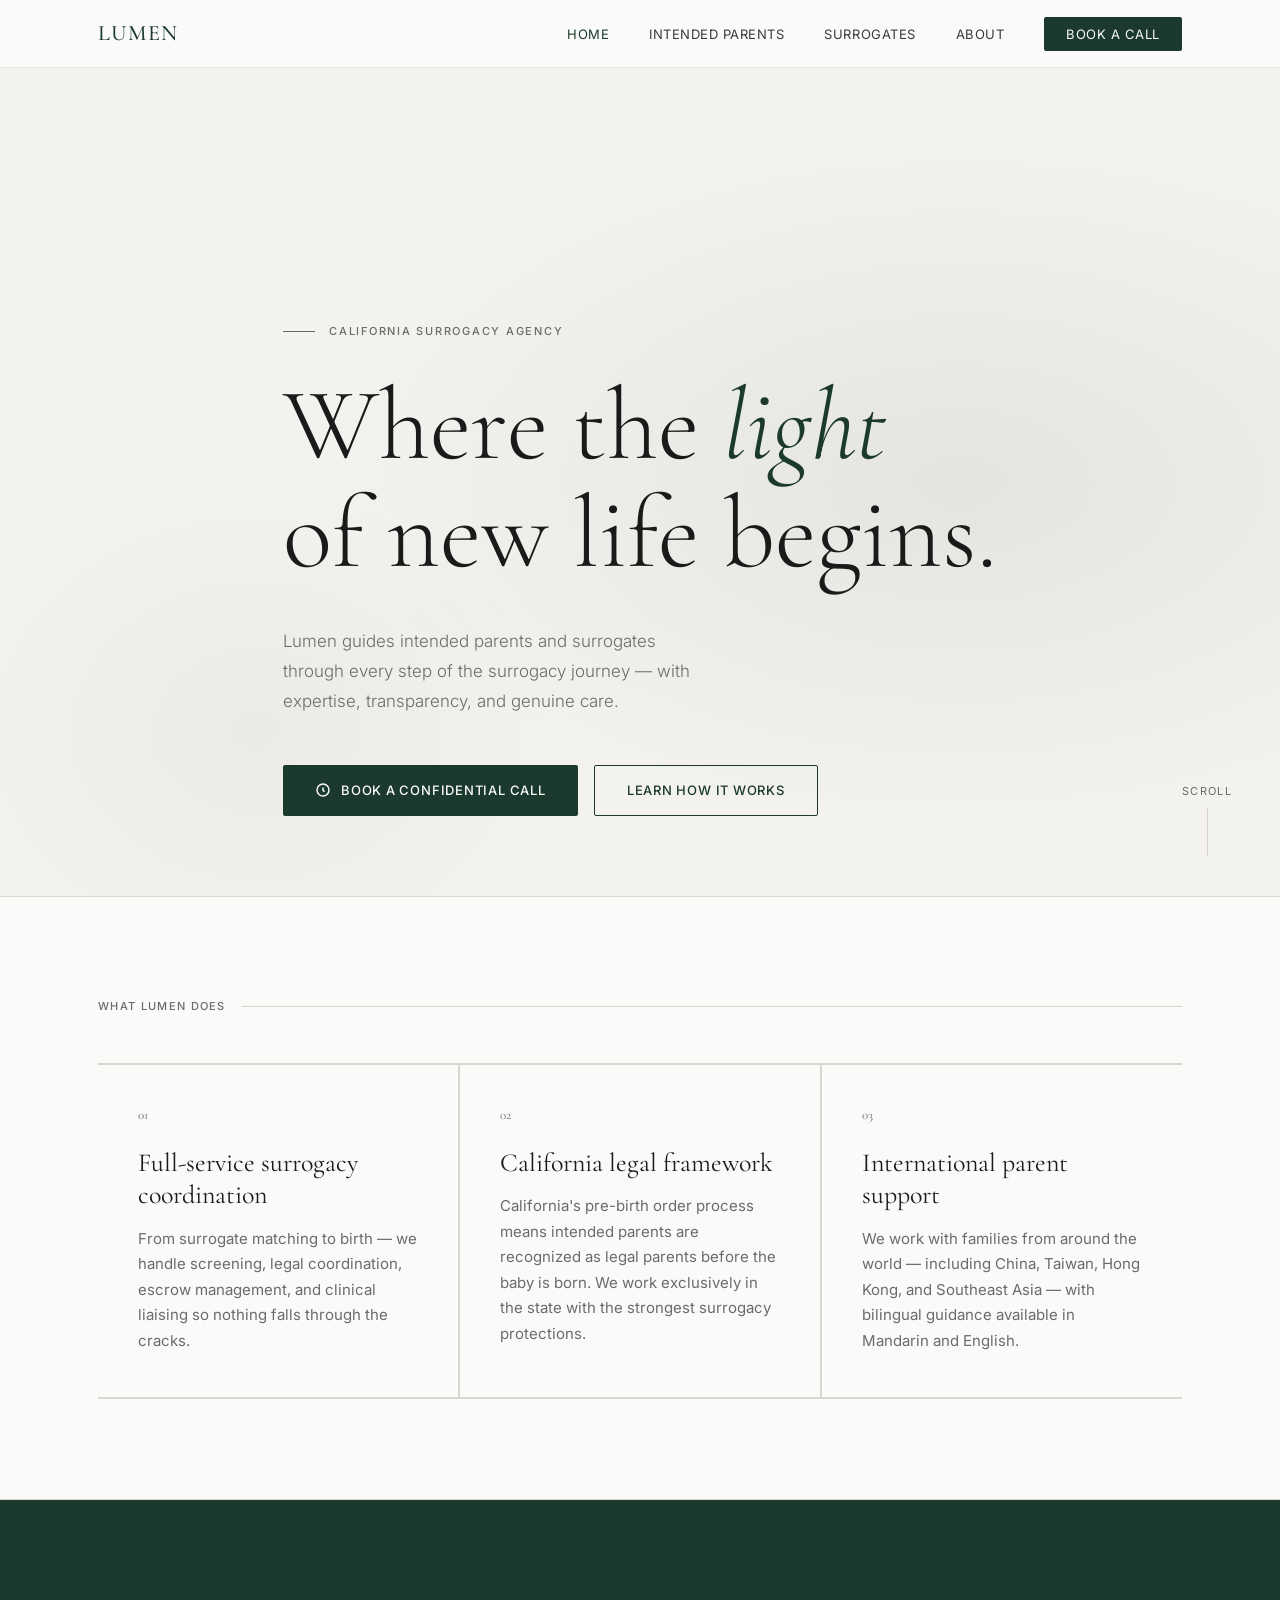
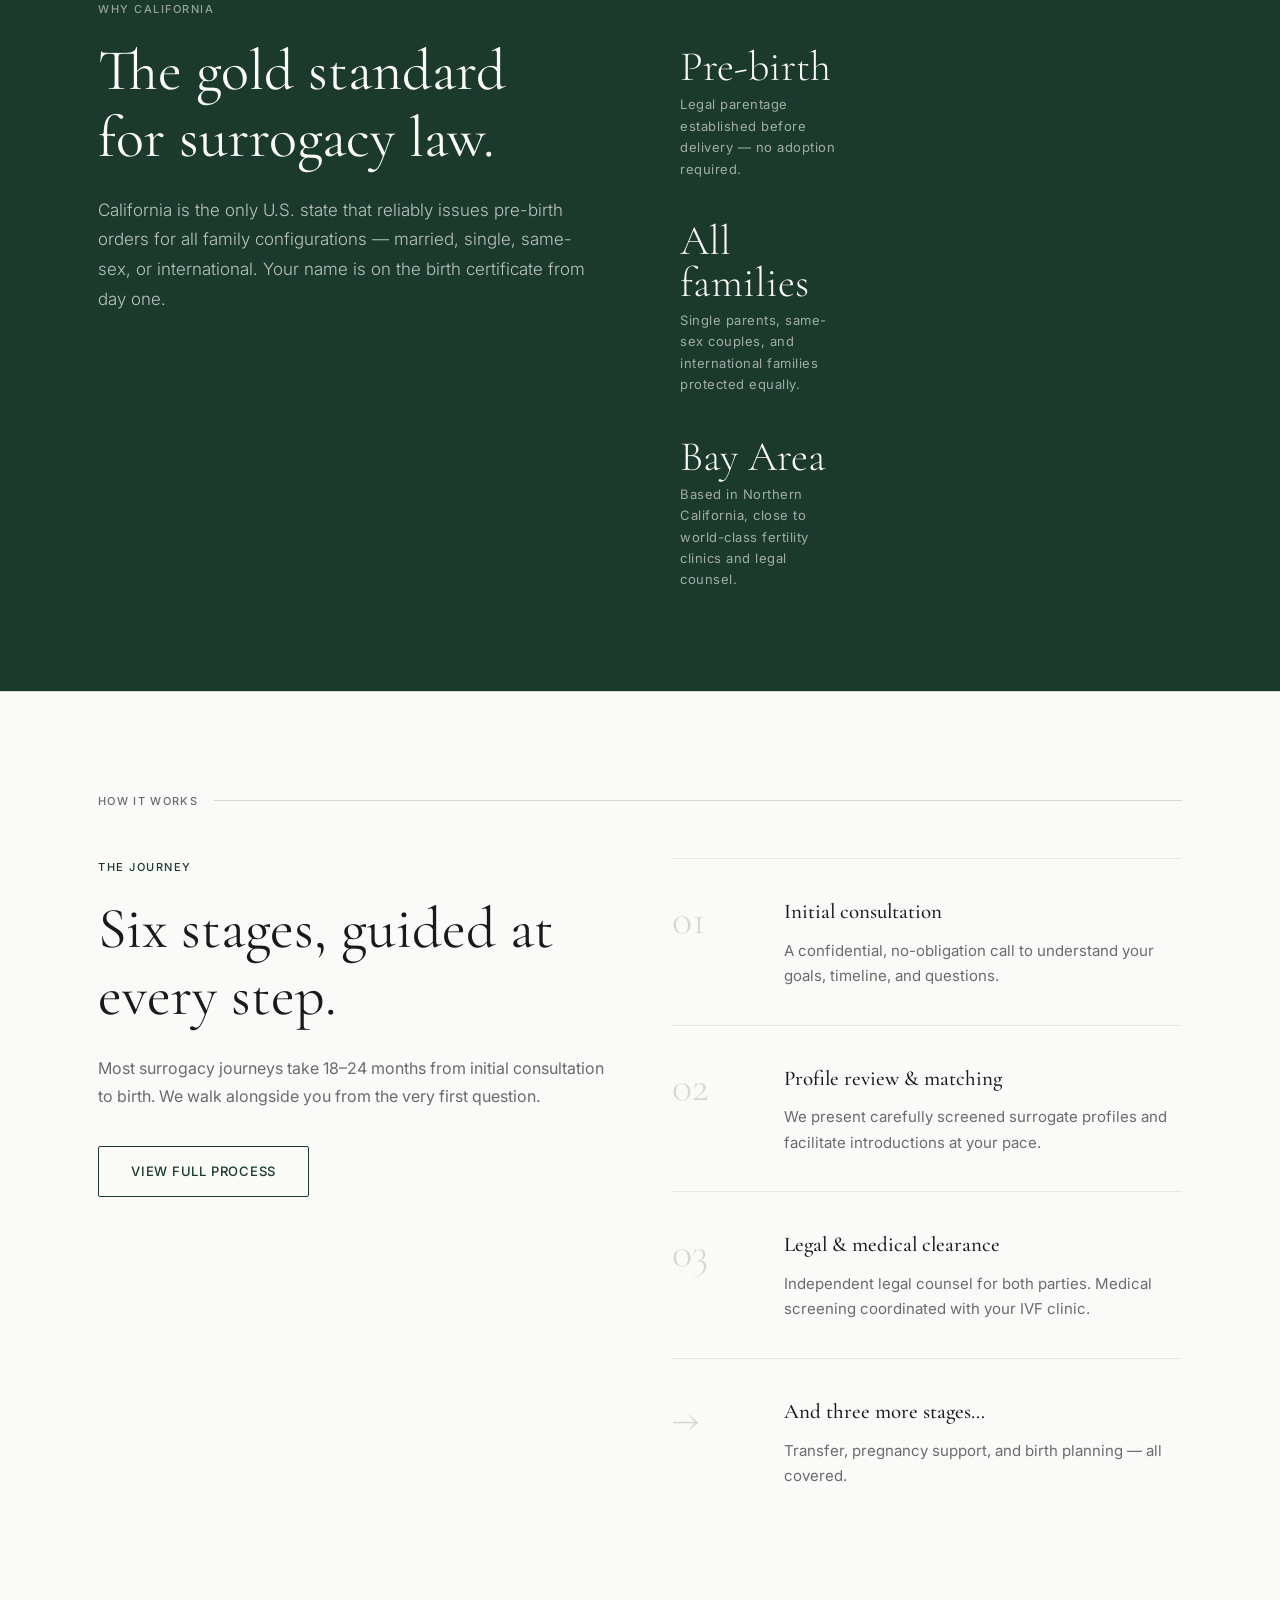
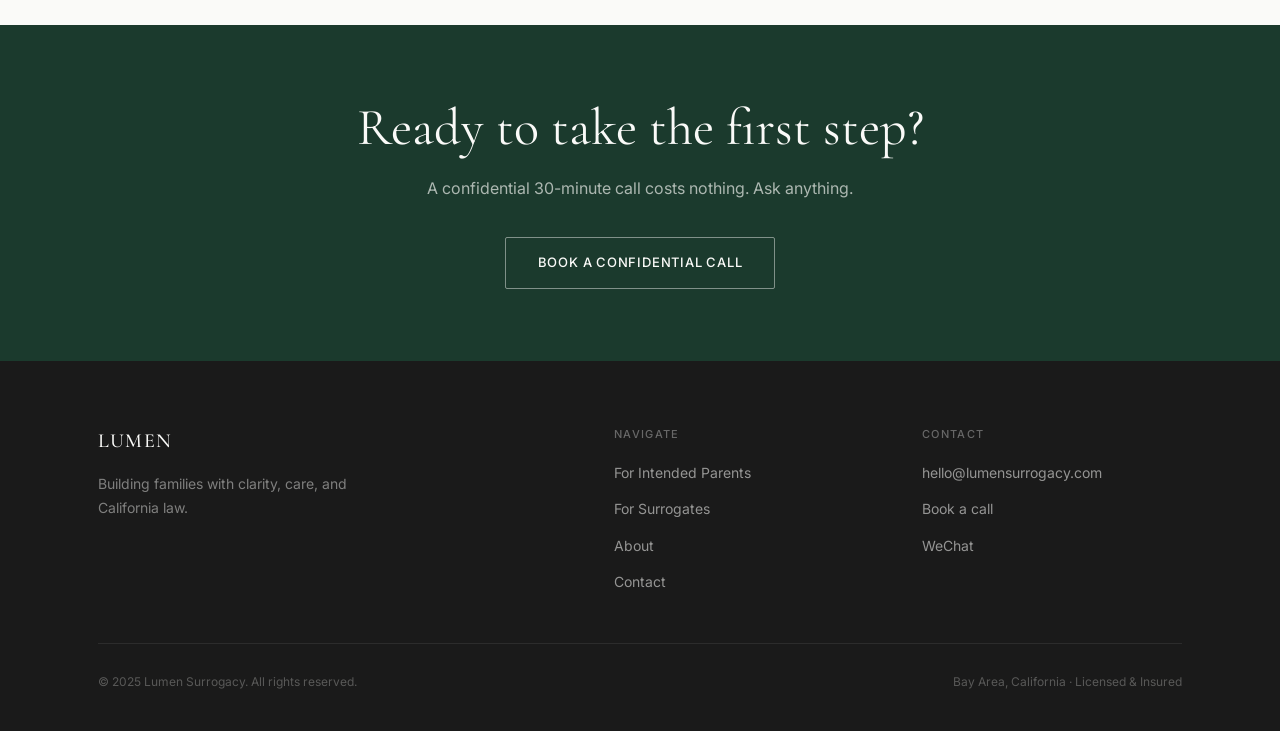
==== index.html @ ce78a49a "Initial commit: Lumen 5-page surrogacy website" ====
<!DOCTYPE html>
<html lang="en">
<head>
  <meta charset="UTF-8" />
  <meta name="viewport" content="width=device-width, initial-scale=1.0" />
  <title>Lumen — California Surrogacy Agency</title>
  <meta name="description" content="Lumen is a California-based surrogacy agency guiding intended parents and surrogates with clarity, care, and legal expertise." />
  <link rel="icon" type="image/svg+xml" href="favicon.svg" />
  <link rel="stylesheet" href="style.css" />
</head>
<body class="page-body">

  <!-- ── Navigation ───────────────────────────────────────── -->
  <nav class="nav" role="navigation" aria-label="Main navigation">
    <div class="container">
      <a href="index.html" class="nav-brand">Lumen</a>
      <button class="nav-toggle" aria-label="Toggle menu" onclick="this.classList.toggle('open'); document.getElementById('nav-links').classList.toggle('open')">
        <span></span><span></span><span></span>
      </button>
      <ul class="nav-links" id="nav-links">
        <li><a href="index.html" class="active">Home</a></li>
        <li><a href="intended-parents.html">Intended Parents</a></li>
        <li><a href="surrogates.html">Surrogates</a></li>
        <li><a href="about.html">About</a></li>
        <li><a href="contact.html" class="nav-cta">Book a Call</a></li>
      </ul>
    </div>
  </nav>

  <!-- ── Hero ─────────────────────────────────────────────── -->
  <section class="hero">
    <div class="hero-bg"></div>
    <div class="container" style="position:relative; z-index:1;">
      <div class="hero-label fade-up">California Surrogacy Agency</div>
      <h1 class="hero-headline fade-up delay-1">
        Where the <em>light</em><br>of new life begins.
      </h1>
      <p class="hero-sub fade-up delay-2">
        Lumen guides intended parents and surrogates through every step of the surrogacy journey — with expertise, transparency, and genuine care.
      </p>
      <div class="hero-actions fade-up delay-3">
        <a href="contact.html" class="btn btn-primary">
          <svg viewBox="0 0 16 16" fill="none" stroke="currentColor" stroke-width="1.5"><path d="M2 8a6 6 0 1 0 12 0A6 6 0 0 0 2 8zm6-2.5v2.75l1.5 1.5"/></svg>
          Book a confidential call
        </a>
        <a href="intended-parents.html" class="btn btn-outline">Learn how it works</a>
      </div>
    </div>
    <div class="hero-scroll fade-up delay-4">Scroll</div>
  </section>

  <hr class="rule" />

  <!-- ── What we do ───────────────────────────────────────── -->
  <section class="section">
    <div class="container">
      <div class="label-rule"><span>What Lumen does</span></div>
      <div class="grid-3" style="border: 1px solid var(--border);">

        <div class="pillar">
          <div class="pillar-num">01</div>
          <h3>Full-service surrogacy coordination</h3>
          <p>From surrogate matching to birth — we handle screening, legal coordination, escrow management, and clinical liaising so nothing falls through the cracks.</p>
        </div>

        <div class="pillar">
          <div class="pillar-num">02</div>
          <h3>California legal framework</h3>
          <p>California's pre-birth order process means intended parents are recognized as legal parents before the baby is born. We work exclusively in the state with the strongest surrogacy protections.</p>
        </div>

        <div class="pillar">
          <div class="pillar-num">03</div>
          <h3>International parent support</h3>
          <p>We work with families from around the world — including China, Taiwan, Hong Kong, and Southeast Asia — with bilingual guidance available in Mandarin and English.</p>
        </div>

      </div>
    </div>
  </section>

  <hr class="rule" />

  <!-- ── Why California ────────────────────────────────────── -->
  <section class="section section--green">
    <div class="container">
      <div class="eyebrow">Why California</div>
      <div class="two-col">
        <div>
          <h2 class="section-heading">The gold standard<br>for surrogacy law.</h2>
          <p class="section-sub">California is the only U.S. state that reliably issues pre-birth orders for all family configurations — married, single, same-sex, or international. Your name is on the birth certificate from day one.</p>
        </div>
        <div>
          <div class="stat-row" style="margin: 0; border: none;">
            <div style="display: flex; flex-direction: column; gap: 40px; padding-top: 8px;">
              <div>
                <div class="stat-num" style="font-size: 42px; margin-bottom: 6px;">Pre-birth</div>
                <div class="stat-label">Legal parentage established before delivery — no adoption required.</div>
              </div>
              <div>
                <div class="stat-num" style="font-size: 42px; margin-bottom: 6px;">All families</div>
                <div class="stat-label">Single parents, same-sex couples, and international families protected equally.</div>
              </div>
              <div>
                <div class="stat-num" style="font-size: 42px; margin-bottom: 6px;">Bay Area</div>
                <div class="stat-label">Based in Northern California, close to world-class fertility clinics and legal counsel.</div>
              </div>
            </div>
          </div>
        </div>
      </div>
    </div>
  </section>

  <hr class="rule" />

  <!-- ── Process teaser ───────────────────────────────────── -->
  <section class="section">
    <div class="container">
      <div class="label-rule"><span>How it works</span></div>
      <div class="two-col" style="gap: 64px;">
        <div>
          <div class="eyebrow">The journey</div>
          <h2 class="section-heading">Six stages, guided at every step.</h2>
          <p style="font-size: 16px; color: var(--ink-3); line-height: 1.75; margin-bottom: 36px;">Most surrogacy journeys take 18–24 months from initial consultation to birth. We walk alongside you from the very first question.</p>
          <a href="intended-parents.html" class="btn btn-outline">View full process</a>
        </div>
        <div>
          <div class="timeline" style="gap: 0;">
            <div class="timeline-step">
              <div class="step-num">01</div>
              <div class="step-content">
                <h4>Initial consultation</h4>
                <p>A confidential, no-obligation call to understand your goals, timeline, and questions.</p>
              </div>
            </div>
            <div class="timeline-step">
              <div class="step-num">02</div>
              <div class="step-content">
                <h4>Profile review & matching</h4>
                <p>We present carefully screened surrogate profiles and facilitate introductions at your pace.</p>
              </div>
            </div>
            <div class="timeline-step">
              <div class="step-num">03</div>
              <div class="step-content">
                <h4>Legal & medical clearance</h4>
                <p>Independent legal counsel for both parties. Medical screening coordinated with your IVF clinic.</p>
              </div>
            </div>
            <div class="timeline-step" style="border-bottom: none;">
              <div class="step-num">→</div>
              <div class="step-content">
                <h4>And three more stages…</h4>
                <p>Transfer, pregnancy support, and birth planning — all covered.</p>
              </div>
            </div>
          </div>
        </div>
      </div>
    </div>
  </section>

  <!-- ── CTA band ──────────────────────────────────────────── -->
  <div class="callout-band">
    <div class="container text-center">
      <h2>Ready to take the first step?</h2>
      <p>A confidential 30-minute call costs nothing. Ask anything.</p>
      <a href="contact.html" class="btn btn-outline-light">Book a confidential call</a>
    </div>
  </div>

  <!-- ── Footer ────────────────────────────────────────────── -->
  <footer class="footer">
    <div class="container">
      <div class="footer-inner">
        <div>
          <div class="footer-brand">Lumen</div>
          <div class="footer-tagline">Building families with clarity, care, and California law.</div>
        </div>
        <div class="footer-col">
          <h4>Navigate</h4>
          <ul>
            <li><a href="intended-parents.html">For Intended Parents</a></li>
            <li><a href="surrogates.html">For Surrogates</a></li>
            <li><a href="about.html">About</a></li>
            <li><a href="contact.html">Contact</a></li>
          </ul>
        </div>
        <div class="footer-col">
          <h4>Contact</h4>
          <ul>
            <li><a href="mailto:hello@lumensurrogacy.com">hello@lumensurrogacy.com</a></li>
            <li><a href="contact.html">Book a call</a></li>
            <li><a href="contact.html">WeChat</a></li>
          </ul>
        </div>
      </div>
      <div class="footer-bottom">
        <span>© 2025 Lumen Surrogacy. All rights reserved.</span>
        <span>Bay Area, California · Licensed &amp; Insured</span>
      </div>
    </div>
  </footer>

</body>
</html>
---- style.css ----
/* ============================================================
   LUMEN — Global Stylesheet
   Colors: Warm White #FAFAF8 · Forest Green #1B3A2D · Ink #1A1A1A
   Fonts: Cormorant Garamond (headlines) · Inter (body)
   ============================================================ */

@import url('https://fonts.googleapis.com/css2?family=Cormorant+Garamond:ital,wght@0,300;0,400;0,500;0,600;1,300;1,400;1,500&family=Inter:wght@300;400;500;600&display=swap');

/* ── Reset ─────────────────────────────────────────────── */
*, *::before, *::after { box-sizing: border-box; margin: 0; padding: 0; }
html { scroll-behavior: smooth; }
img, video { max-width: 100%; display: block; }
a { color: inherit; text-decoration: none; }
button { cursor: pointer; border: none; background: none; font: inherit; }

/* ── Variables ──────────────────────────────────────────── */
:root {
  --cream:        #FAFAF8;
  --cream-2:      #F3F2EE;
  --green:        #1B3A2D;
  --green-light:  #254D3C;
  --green-muted:  #2E5E48;
  --ink:          #1A1A1A;
  --ink-2:        #3A3A3A;
  --ink-3:        #6B6B6B;
  --border:       #D9D6CE;
  --border-light: #EAE8E2;

  --font-serif: 'Cormorant Garamond', Georgia, serif;
  --font-sans:  'Inter', system-ui, sans-serif;

  --max-w: 1180px;
  --section-y: 100px;
  --nav-h: 68px;
}

/* ── Base ───────────────────────────────────────────────── */
body {
  background: var(--cream);
  color: var(--ink);
  font-family: var(--font-sans);
  font-size: 16px;
  line-height: 1.65;
  -webkit-font-smoothing: antialiased;
}

/* ── Layout ─────────────────────────────────────────────── */
.container {
  max-width: var(--max-w);
  margin: 0 auto;
  padding: 0 48px;
}
@media (max-width: 768px) {
  .container { padding: 0 24px; }
  :root { --section-y: 72px; }
}

/* ── Navigation ─────────────────────────────────────────── */
.nav {
  position: fixed;
  top: 0; left: 0; right: 0;
  height: var(--nav-h);
  background: rgba(250, 250, 248, 0.95);
  backdrop-filter: blur(12px);
  -webkit-backdrop-filter: blur(12px);
  border-bottom: 1px solid var(--border-light);
  z-index: 100;
  display: flex;
  align-items: center;
}
.nav .container {
  display: flex;
  align-items: center;
  justify-content: space-between;
  width: 100%;
}
.nav-brand {
  font-family: var(--font-serif);
  font-size: 22px;
  font-weight: 500;
  letter-spacing: 0.06em;
  color: var(--green);
  text-transform: uppercase;
}
.nav-links {
  display: flex;
  align-items: center;
  gap: 40px;
  list-style: none;
}
.nav-links a {
  font-size: 13px;
  font-weight: 400;
  letter-spacing: 0.04em;
  color: var(--ink-2);
  text-transform: uppercase;
  transition: color 0.2s;
}
.nav-links a:hover,
.nav-links a.active { color: var(--green); }
.nav-cta {
  font-size: 13px;
  font-weight: 500;
  letter-spacing: 0.04em;
  text-transform: uppercase;
  color: var(--cream) !important;
  background: var(--green);
  padding: 9px 22px;
  border-radius: 2px;
  transition: background 0.2s !important;
}
.nav-cta:hover { background: var(--green-light) !important; }

/* Mobile nav toggle */
.nav-toggle {
  display: none;
  flex-direction: column;
  gap: 5px;
  padding: 4px;
}
.nav-toggle span {
  width: 24px; height: 1.5px;
  background: var(--ink);
  display: block;
  transition: 0.3s;
}
@media (max-width: 900px) {
  .nav-toggle { display: flex; }
  .nav-links {
    display: none;
    position: absolute;
    top: var(--nav-h); left: 0; right: 0;
    background: var(--cream);
    flex-direction: column;
    align-items: flex-start;
    gap: 0;
    border-bottom: 1px solid var(--border);
    padding: 8px 0;
  }
  .nav-links.open { display: flex; }
  .nav-links li { width: 100%; }
  .nav-links a {
    display: block;
    padding: 14px 24px;
    border-bottom: 1px solid var(--border-light);
  }
  .nav-cta { border-radius: 0; }
}

/* ── Page wrapper ────────────────────────────────────────── */
.page-body { padding-top: var(--nav-h); }

/* ── Section helpers ─────────────────────────────────────── */
.section { padding: var(--section-y) 0; }
.section--green {
  background: var(--green);
  color: var(--cream);
}
.section--cream-2 { background: var(--cream-2); }

.eyebrow {
  font-family: var(--font-sans);
  font-size: 11px;
  font-weight: 500;
  letter-spacing: 0.14em;
  text-transform: uppercase;
  color: var(--green);
  margin-bottom: 20px;
}
.section--green .eyebrow { color: rgba(250,250,248,0.55); }

.section-heading {
  font-family: var(--font-serif);
  font-size: clamp(38px, 5vw, 58px);
  font-weight: 400;
  line-height: 1.15;
  color: var(--ink);
  margin-bottom: 24px;
}
.section--green .section-heading { color: var(--cream); }

.section-sub {
  font-size: 17px;
  font-weight: 300;
  color: var(--ink-3);
  max-width: 520px;
  line-height: 1.75;
}
.section--green .section-sub { color: rgba(250,250,248,0.72); }

hr.rule {
  border: none;
  border-top: 1px solid var(--border);
  margin: 0;
}
.section--green hr.rule { border-top-color: rgba(255,255,255,0.12); }

/* ── Buttons ─────────────────────────────────────────────── */
.btn {
  display: inline-flex;
  align-items: center;
  gap: 10px;
  font-family: var(--font-sans);
  font-size: 13px;
  font-weight: 500;
  letter-spacing: 0.06em;
  text-transform: uppercase;
  padding: 14px 32px;
  border-radius: 2px;
  transition: all 0.2s;
}
.btn-primary {
  background: var(--green);
  color: var(--cream);
}
.btn-primary:hover { background: var(--green-light); }
.btn-outline {
  border: 1px solid var(--green);
  color: var(--green);
}
.btn-outline:hover { background: var(--green); color: var(--cream); }
.btn-outline-light {
  border: 1px solid rgba(250,250,248,0.45);
  color: var(--cream);
}
.btn-outline-light:hover {
  background: var(--cream);
  color: var(--green);
  border-color: var(--cream);
}
.btn svg { width: 16px; height: 16px; flex-shrink: 0; }

/* ── Divider line with label ─────────────────────────────── */
.label-rule {
  display: flex;
  align-items: center;
  gap: 16px;
  margin-bottom: 48px;
}
.label-rule::after {
  content: '';
  flex: 1;
  height: 1px;
  background: var(--border);
}
.label-rule span {
  font-size: 11px;
  font-weight: 500;
  letter-spacing: 0.12em;
  text-transform: uppercase;
  color: var(--ink-3);
  white-space: nowrap;
}

/* ── Grid layouts ────────────────────────────────────────── */
.grid-3 {
  display: grid;
  grid-template-columns: repeat(3, 1fr);
  gap: 2px;
}
.grid-2 {
  display: grid;
  grid-template-columns: repeat(2, 1fr);
  gap: 48px;
}
@media (max-width: 900px) {
  .grid-3 { grid-template-columns: 1fr; gap: 0; }
  .grid-2 { grid-template-columns: 1fr; gap: 32px; }
}

/* ── Pillar card ─────────────────────────────────────────── */
.pillar {
  padding: 40px 40px 44px;
  border: 1px solid var(--border);
  background: var(--cream);
  margin: 0 -1px;
}
.pillar:first-child { border-left: none; }
.pillar:last-child { border-right: none; }
.pillar-num {
  font-family: var(--font-serif);
  font-size: 13px;
  color: var(--ink-3);
  margin-bottom: 20px;
}
.pillar h3 {
  font-family: var(--font-serif);
  font-size: 26px;
  font-weight: 400;
  line-height: 1.25;
  margin-bottom: 14px;
  color: var(--ink);
}
.pillar p {
  font-size: 15px;
  color: var(--ink-3);
  line-height: 1.7;
}
@media (max-width: 900px) {
  .pillar { padding: 32px 24px; border-left: none !important; border-right: none !important; margin: 0; border-bottom: none; }
  .pillar:last-child { border-bottom: 1px solid var(--border); }
}

/* ── Timeline ────────────────────────────────────────────── */
.timeline { display: flex; flex-direction: column; gap: 0; }
.timeline-step {
  display: grid;
  grid-template-columns: 80px 1fr;
  gap: 32px;
  padding: 36px 0;
  border-bottom: 1px solid var(--border-light);
  align-items: flex-start;
}
.timeline-step:first-child { border-top: 1px solid var(--border-light); }
.step-num {
  font-family: var(--font-serif);
  font-size: 42px;
  font-weight: 300;
  color: var(--border);
  line-height: 1;
  padding-top: 4px;
}
.step-content h4 {
  font-family: var(--font-serif);
  font-size: 21px;
  font-weight: 500;
  margin-bottom: 8px;
  color: var(--ink);
}
.step-content p {
  font-size: 15px;
  color: var(--ink-3);
  line-height: 1.7;
}
@media (max-width: 600px) {
  .timeline-step { grid-template-columns: 48px 1fr; gap: 16px; }
  .step-num { font-size: 32px; }
}

/* ── FAQ Accordion ───────────────────────────────────────── */
.faq-item {
  border-bottom: 1px solid var(--border-light);
}
.faq-question {
  width: 100%;
  text-align: left;
  padding: 24px 0;
  display: flex;
  justify-content: space-between;
  align-items: center;
  gap: 16px;
  font-family: var(--font-serif);
  font-size: 19px;
  font-weight: 500;
  color: var(--ink);
  cursor: pointer;
  background: none;
  border: none;
}
.faq-question .icon {
  flex-shrink: 0;
  width: 24px; height: 24px;
  border: 1px solid var(--border);
  border-radius: 50%;
  display: flex; align-items: center; justify-content: center;
  transition: 0.25s;
  color: var(--ink-3);
  font-size: 18px;
  line-height: 1;
}
.faq-item.open .faq-question .icon {
  background: var(--green);
  border-color: var(--green);
  color: var(--cream);
  transform: rotate(45deg);
}
.faq-answer {
  display: none;
  padding-bottom: 24px;
  font-size: 15px;
  color: var(--ink-3);
  line-height: 1.75;
  max-width: 680px;
}
.faq-item.open .faq-answer { display: block; }

/* ── Checklist ───────────────────────────────────────────── */
.checklist { list-style: none; display: flex; flex-direction: column; gap: 12px; }
.checklist li {
  display: flex; align-items: flex-start; gap: 14px;
  font-size: 16px; color: var(--ink-2); line-height: 1.6;
}
.checklist li::before {
  content: '';
  width: 6px; height: 6px;
  border-radius: 50%;
  background: var(--green);
  flex-shrink: 0;
  margin-top: 9px;
}

/* ── Value card ──────────────────────────────────────────── */
.value-grid {
  display: grid;
  grid-template-columns: repeat(3, 1fr);
  gap: 2px;
  border: 1px solid var(--border);
}
.value-card {
  padding: 40px 36px;
  border-right: 1px solid var(--border);
  background: var(--cream);
}
.value-card:last-child { border-right: none; }
.value-num {
  font-family: var(--font-serif);
  font-size: 11px;
  letter-spacing: 0.12em;
  color: var(--ink-3);
  margin-bottom: 20px;
  text-transform: uppercase;
}
.value-card h3 {
  font-family: var(--font-serif);
  font-size: 24px;
  font-weight: 400;
  margin-bottom: 12px;
  color: var(--ink);
}
.value-card p { font-size: 14px; color: var(--ink-3); line-height: 1.7; }
@media (max-width: 900px) {
  .value-grid { grid-template-columns: 1fr; }
  .value-card { border-right: none; border-bottom: 1px solid var(--border); padding: 32px 24px; }
  .value-card:last-child { border-bottom: none; }
}

/* ── Contact form ────────────────────────────────────────── */
.contact-row {
  display: grid;
  grid-template-columns: 1fr 1fr;
  gap: 48px;
}
@media (max-width: 768px) { .contact-row { grid-template-columns: 1fr; } }

.form-group { margin-bottom: 24px; }
.form-group label {
  display: block;
  font-size: 11px;
  font-weight: 500;
  letter-spacing: 0.1em;
  text-transform: uppercase;
  color: var(--ink-3);
  margin-bottom: 8px;
}
.form-group input,
.form-group textarea,
.form-group select {
  width: 100%;
  padding: 14px 16px;
  border: 1px solid var(--border);
  border-radius: 2px;
  background: var(--cream);
  font-family: var(--font-sans);
  font-size: 15px;
  color: var(--ink);
  outline: none;
  transition: border-color 0.2s;
  -webkit-appearance: none;
}
.form-group input:focus,
.form-group textarea:focus { border-color: var(--green); }
.form-group textarea { resize: vertical; min-height: 120px; }

/* ── Stat blocks ─────────────────────────────────────────── */
.stat-row {
  display: grid;
  grid-template-columns: repeat(3, 1fr);
  border-top: 1px solid rgba(250,250,248,0.15);
  border-bottom: 1px solid rgba(250,250,248,0.15);
  margin: 56px 0;
}
.stat-item {
  padding: 40px 0;
  border-right: 1px solid rgba(250,250,248,0.15);
  text-align: left;
  padding-left: 40px;
}
.stat-item:first-child { padding-left: 0; }
.stat-item:last-child { border-right: none; }
.stat-num {
  font-family: var(--font-serif);
  font-size: 52px;
  font-weight: 300;
  line-height: 1;
  color: var(--cream);
  margin-bottom: 8px;
}
.stat-label {
  font-size: 13px;
  color: rgba(250,250,248,0.6);
  letter-spacing: 0.04em;
}
@media (max-width: 768px) {
  .stat-row { grid-template-columns: 1fr; }
  .stat-item { border-right: none; border-bottom: 1px solid rgba(250,250,248,0.15); padding-left: 0; }
  .stat-item:last-child { border-bottom: none; }
}

/* ── Footer ─────────────────────────────────────────────── */
.footer {
  background: var(--ink);
  color: rgba(250,250,248,0.6);
  padding: 64px 0 40px;
}
.footer-inner {
  display: grid;
  grid-template-columns: 1.8fr 1fr 1fr;
  gap: 48px;
  padding-bottom: 48px;
  border-bottom: 1px solid rgba(255,255,255,0.08);
}
.footer-brand {
  font-family: var(--font-serif);
  font-size: 20px;
  font-weight: 500;
  letter-spacing: 0.06em;
  text-transform: uppercase;
  color: var(--cream);
  margin-bottom: 14px;
}
.footer-tagline {
  font-size: 14px;
  line-height: 1.7;
  color: rgba(250,250,248,0.45);
  max-width: 280px;
}
.footer-col h4 {
  font-size: 11px;
  font-weight: 500;
  letter-spacing: 0.12em;
  text-transform: uppercase;
  color: rgba(250,250,248,0.35);
  margin-bottom: 16px;
}
.footer-col ul { list-style: none; display: flex; flex-direction: column; gap: 10px; }
.footer-col a {
  font-size: 14px;
  color: rgba(250,250,248,0.55);
  transition: color 0.2s;
}
.footer-col a:hover { color: var(--cream); }
.footer-bottom {
  padding-top: 28px;
  display: flex;
  justify-content: space-between;
  align-items: center;
  font-size: 12px;
  color: rgba(250,250,248,0.28);
}
@media (max-width: 768px) {
  .footer-inner { grid-template-columns: 1fr; gap: 32px; }
  .footer-bottom { flex-direction: column; gap: 8px; text-align: center; }
}

/* ── Hero (home) ─────────────────────────────────────────── */
.hero {
  min-height: 92vh;
  display: flex;
  flex-direction: column;
  justify-content: flex-end;
  padding-bottom: 80px;
  position: relative;
  overflow: hidden;
  background: var(--cream-2);
}
.hero-bg {
  position: absolute;
  inset: 0;
  background:
    radial-gradient(ellipse 70% 60% at 75% 50%, rgba(27,58,45,0.07) 0%, transparent 70%),
    radial-gradient(ellipse 40% 50% at 20% 80%, rgba(27,58,45,0.04) 0%, transparent 60%);
}
.hero-label {
  font-size: 11px;
  font-weight: 500;
  letter-spacing: 0.16em;
  text-transform: uppercase;
  color: var(--ink-3);
  margin-bottom: 32px;
  display: flex;
  align-items: center;
  gap: 14px;
}
.hero-label::before {
  content: '';
  width: 32px; height: 1px;
  background: var(--ink-3);
}
.hero-headline {
  font-family: var(--font-serif);
  font-size: clamp(52px, 8vw, 104px);
  font-weight: 300;
  line-height: 1.05;
  color: var(--ink);
  max-width: 820px;
  margin-bottom: 40px;
}
.hero-headline em {
  font-style: italic;
  color: var(--green);
}
.hero-sub {
  font-size: 17px;
  font-weight: 300;
  color: var(--ink-3);
  max-width: 420px;
  line-height: 1.75;
  margin-bottom: 48px;
}
.hero-actions { display: flex; gap: 16px; flex-wrap: wrap; }
.hero-scroll {
  position: absolute;
  bottom: 40px; right: 48px;
  font-size: 11px;
  letter-spacing: 0.12em;
  text-transform: uppercase;
  color: var(--ink-3);
  display: flex;
  flex-direction: column;
  align-items: center;
  gap: 8px;
}
.hero-scroll::after {
  content: '';
  width: 1px; height: 48px;
  background: var(--border);
}

/* ── Page hero (inner pages) ──────────────────────────────── */
.page-hero {
  padding: 88px 0 72px;
  border-bottom: 1px solid var(--border);
  background: var(--cream-2);
}
.page-hero .eyebrow { margin-bottom: 16px; }
.page-hero h1 {
  font-family: var(--font-serif);
  font-size: clamp(42px, 6vw, 72px);
  font-weight: 400;
  line-height: 1.1;
  max-width: 700px;
  color: var(--ink);
  margin-bottom: 20px;
}
.page-hero p {
  font-size: 18px;
  font-weight: 300;
  color: var(--ink-3);
  max-width: 520px;
  line-height: 1.7;
}

/* ── Two-col text layout ──────────────────────────────────── */
.two-col {
  display: grid;
  grid-template-columns: 1fr 1fr;
  gap: 80px;
  align-items: start;
}
@media (max-width: 768px) { .two-col { grid-template-columns: 1fr; gap: 40px; } }

/* ── Callout band ────────────────────────────────────────── */
.callout-band {
  background: var(--green);
  padding: 72px 0;
  text-align: center;
}
.callout-band h2 {
  font-family: var(--font-serif);
  font-size: clamp(34px, 4.5vw, 52px);
  font-weight: 400;
  color: var(--cream);
  margin-bottom: 16px;
  line-height: 1.2;
}
.callout-band p {
  font-size: 16px;
  color: rgba(250,250,248,0.65);
  margin-bottom: 36px;
  max-width: 440px;
  margin-left: auto; margin-right: auto;
}

/* ── Inline info list ────────────────────────────────────── */
.info-list { display: flex; flex-direction: column; gap: 0; }
.info-item {
  display: flex;
  justify-content: space-between;
  align-items: baseline;
  gap: 24px;
  padding: 20px 0;
  border-bottom: 1px solid var(--border-light);
  font-size: 15px;
}
.info-item:first-child { border-top: 1px solid var(--border-light); }
.info-key { color: var(--ink-3); font-weight: 400; }
.info-val { color: var(--ink); font-weight: 500; text-align: right; }

/* ── Compensation highlight ──────────────────────────────── */
.comp-block {
  background: var(--green);
  border-radius: 4px;
  padding: 48px 44px;
  color: var(--cream);
}
.comp-amount {
  font-family: var(--font-serif);
  font-size: 64px;
  font-weight: 300;
  line-height: 1;
  margin-bottom: 8px;
}
.comp-label { font-size: 13px; color: rgba(250,250,248,0.6); margin-bottom: 28px; }
.comp-items { display: flex; flex-direction: column; gap: 10px; }
.comp-item {
  display: flex; justify-content: space-between;
  font-size: 14px;
  border-bottom: 1px solid rgba(250,250,248,0.12);
  padding-bottom: 10px;
}
.comp-item:last-child { border-bottom: none; padding-bottom: 0; }
.comp-item-key { color: rgba(250,250,248,0.65); }
.comp-item-val { color: var(--cream); font-weight: 500; }

/* ── Compliance badges ───────────────────────────────────── */
.badge-row { display: flex; gap: 12px; flex-wrap: wrap; margin-top: 32px; }
.badge-chip {
  font-size: 12px;
  font-weight: 500;
  letter-spacing: 0.05em;
  color: var(--green);
  border: 1px solid var(--green);
  border-radius: 2px;
  padding: 6px 16px;
  text-transform: uppercase;
}

/* ── Contact info block ──────────────────────────────────── */
.contact-info { display: flex; flex-direction: column; gap: 32px; }
.contact-item h4 {
  font-size: 11px;
  font-weight: 500;
  letter-spacing: 0.12em;
  text-transform: uppercase;
  color: var(--ink-3);
  margin-bottom: 8px;
}
.contact-item a,
.contact-item p {
  font-family: var(--font-serif);
  font-size: 21px;
  font-weight: 400;
  color: var(--ink);
  line-height: 1.4;
}
.contact-item a:hover { color: var(--green); }

/* ── WeChat QR placeholder ───────────────────────────────── */
.wechat-qr {
  width: 120px; height: 120px;
  border: 1px solid var(--border);
  border-radius: 4px;
  display: flex; align-items: center; justify-content: center;
  background: var(--cream-2);
  color: var(--ink-3);
  font-size: 12px;
  text-align: center;
  line-height: 1.5;
  padding: 12px;
}

/* ── Calendly embed ──────────────────────────────────────── */
.calendly-placeholder {
  height: 640px;
  border: 1px solid var(--border);
  border-radius: 4px;
  background: var(--cream-2);
  display: flex; align-items: center; justify-content: center;
  flex-direction: column; gap: 16px;
  color: var(--ink-3);
}
.calendly-placeholder p { font-size: 14px; }

/* ── Utility ─────────────────────────────────────────────── */
.mt-8  { margin-top: 8px; }
.mt-16 { margin-top: 16px; }
.mt-24 { margin-top: 24px; }
.mt-32 { margin-top: 32px; }
.mt-48 { margin-top: 48px; }
.mb-8  { margin-bottom: 8px; }
.mb-16 { margin-bottom: 16px; }
.mb-24 { margin-bottom: 24px; }
.mb-32 { margin-bottom: 32px; }
.mb-48 { margin-bottom: 48px; }
.text-center { text-align: center; }
.text-right  { text-align: right; }

/* ── Animations ──────────────────────────────────────────── */
@keyframes fadeUp {
  from { opacity: 0; transform: translateY(24px); }
  to   { opacity: 1; transform: translateY(0); }
}
.fade-up { animation: fadeUp 0.7s ease both; }
.delay-1 { animation-delay: 0.1s; }
.delay-2 { animation-delay: 0.22s; }
.delay-3 { animation-delay: 0.36s; }
.delay-4 { animation-delay: 0.5s; }
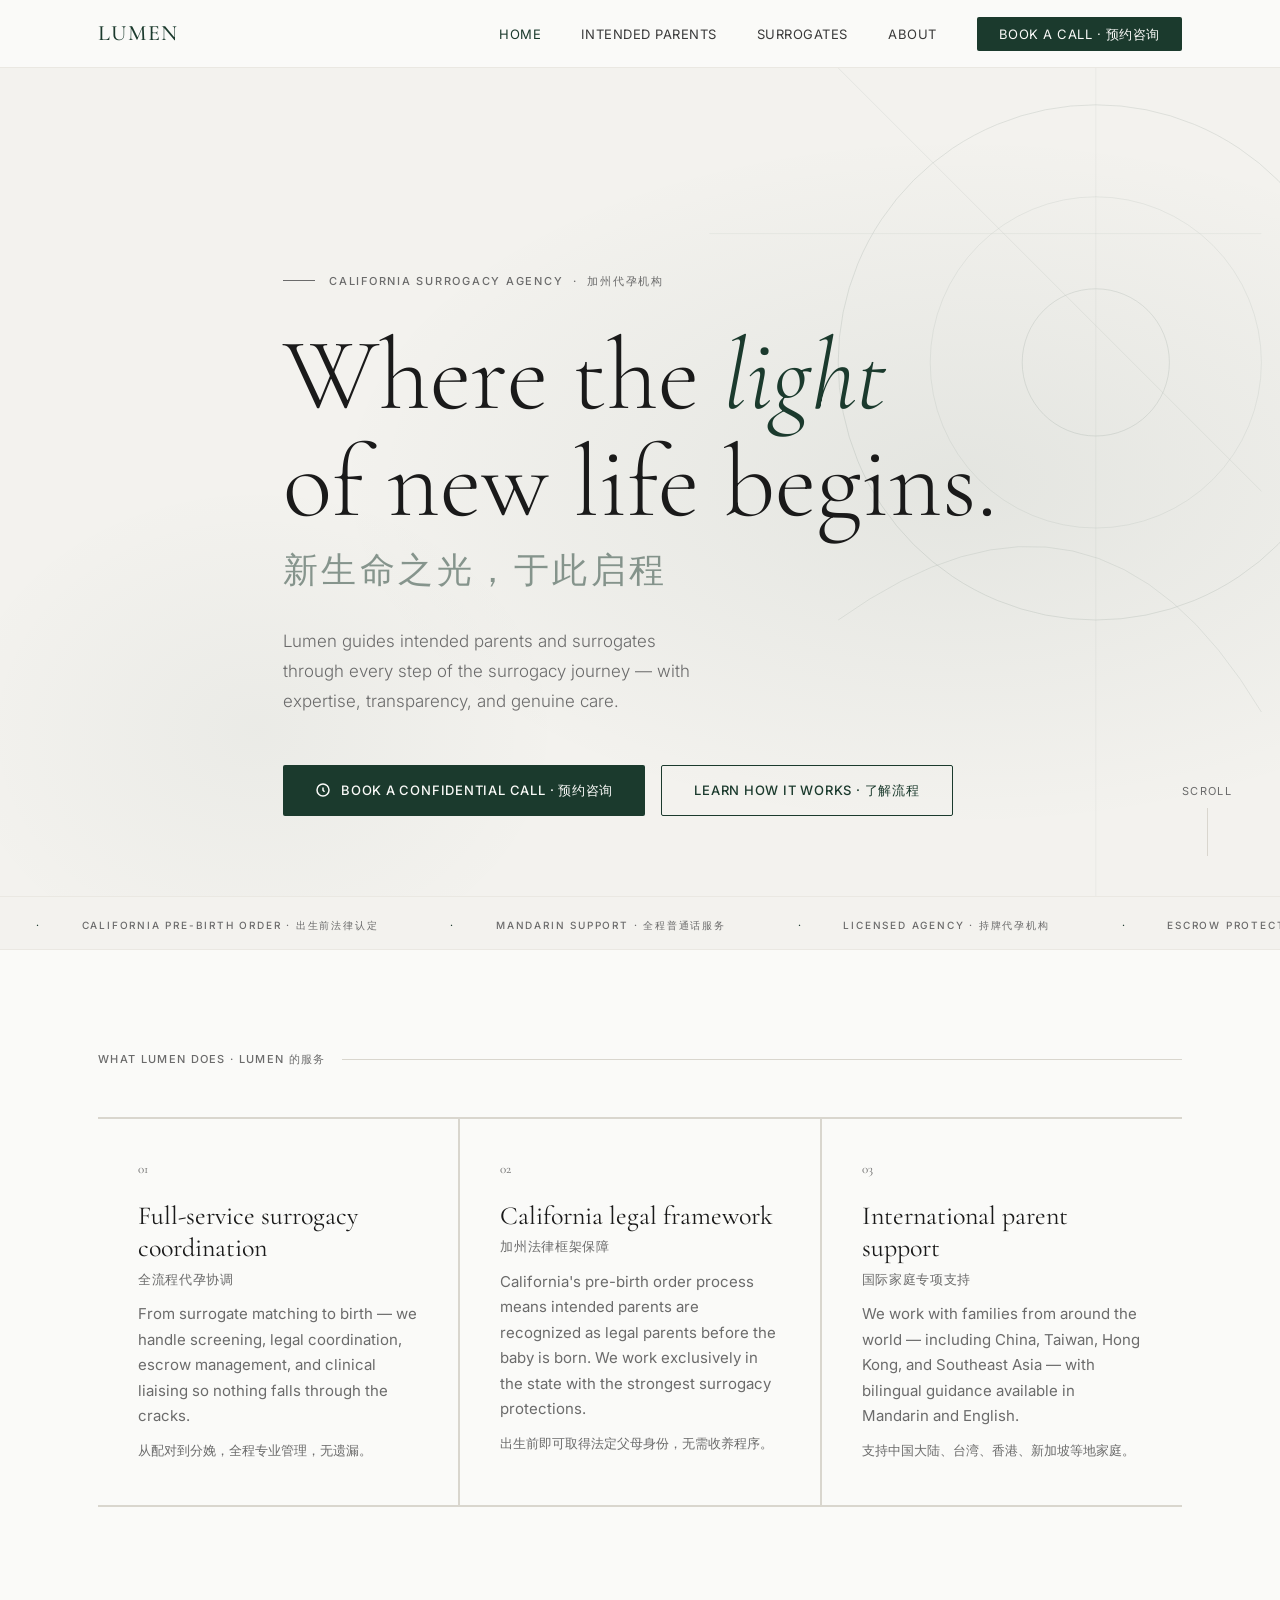
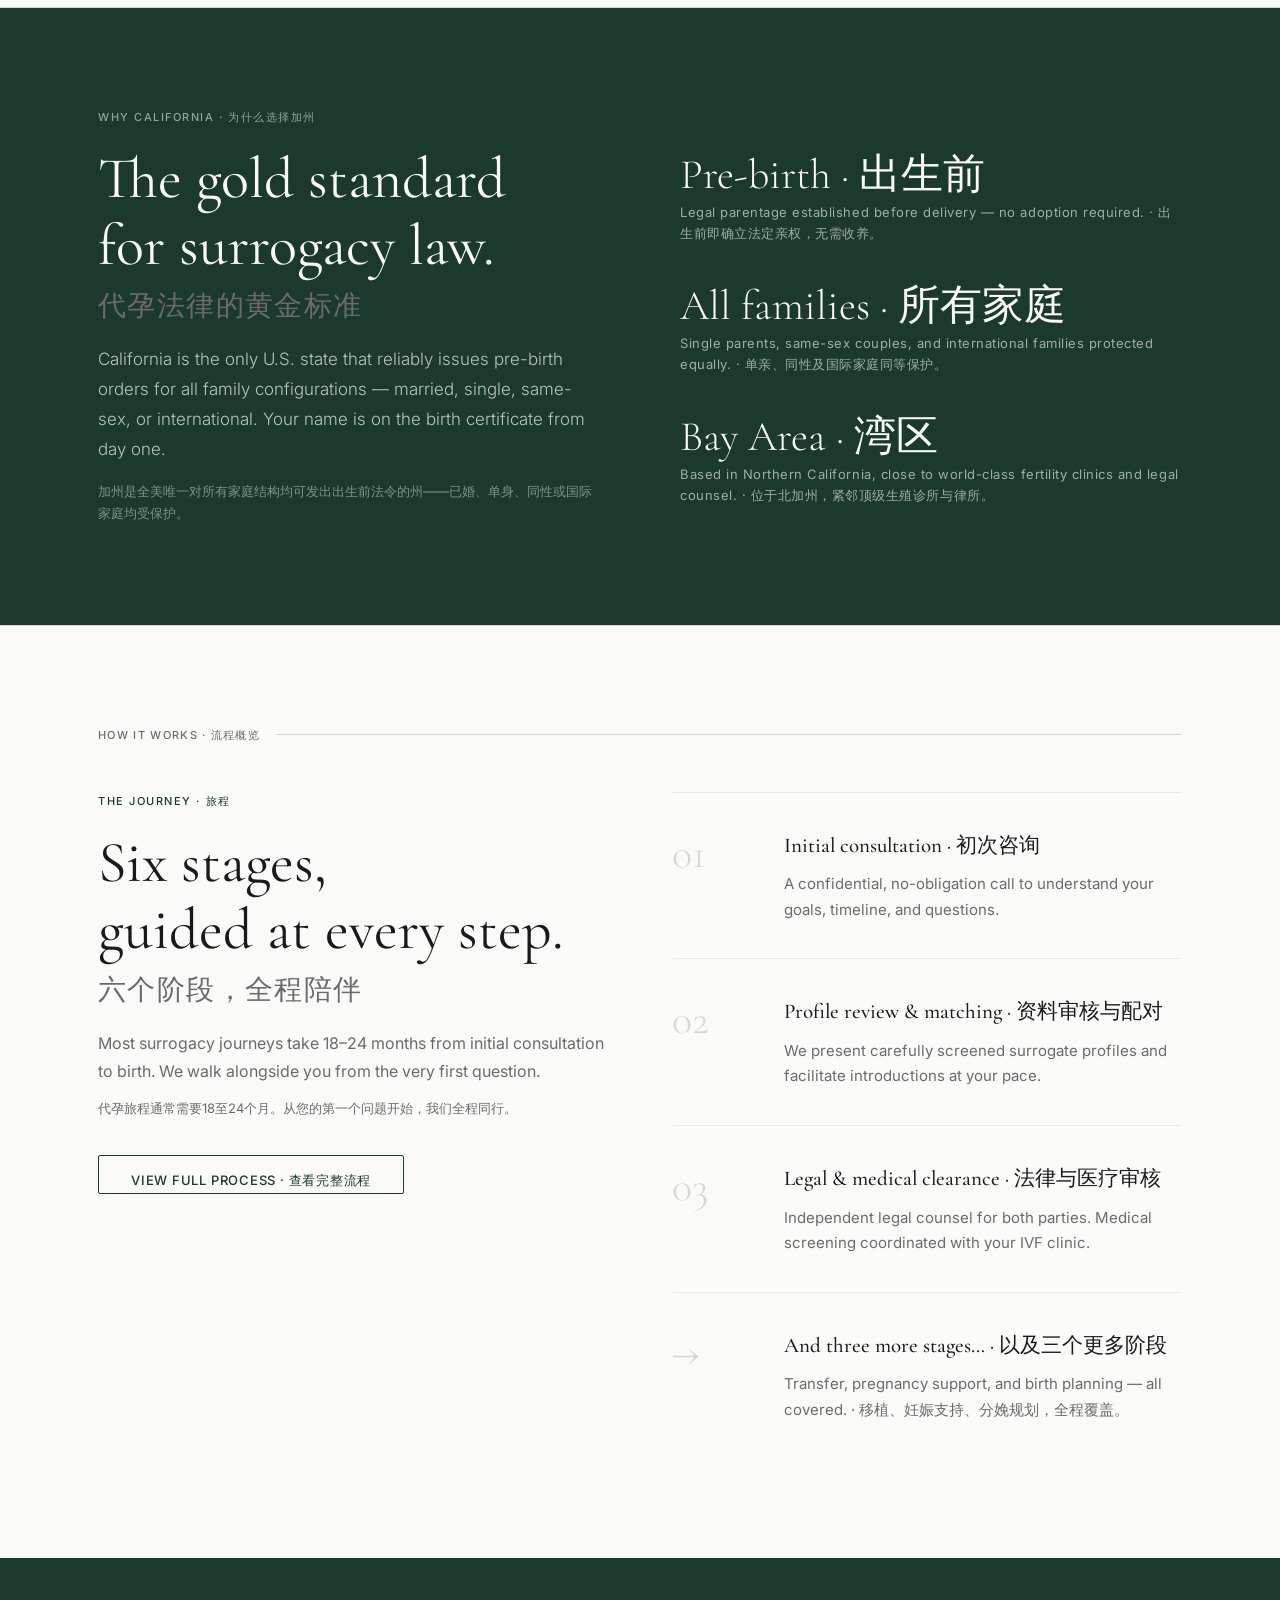
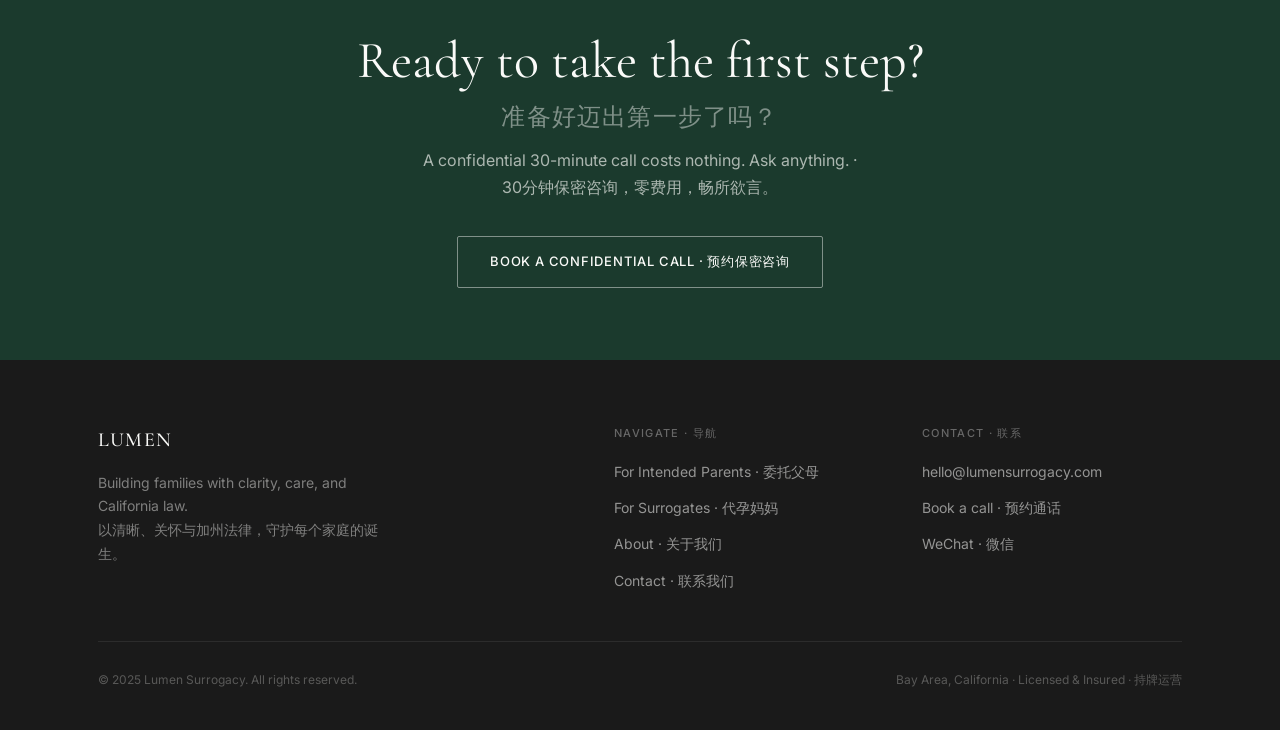
==== commit 1aab8906: "Add bilingual EN/ZH content, custom cursor, scroll reveal, marquee, hero geometry, card hover effect" ====
--- a/index.html
+++ b/index.html
@@ -22,7 +22,7 @@
         <li><a href="intended-parents.html">Intended Parents</a></li>
         <li><a href="surrogates.html">Surrogates</a></li>
         <li><a href="about.html">About</a></li>
-        <li><a href="contact.html" class="nav-cta">Book a Call</a></li>
+        <li><a href="contact.html" class="nav-cta">Book a Call · 预约咨询</a></li>
       </ul>
     </div>
   </nav>
@@ -30,10 +30,25 @@
   <!-- ── Hero ─────────────────────────────────────────────── -->
   <section class="hero">
     <div class="hero-bg"></div>
+
+    <!-- Decorative SVG geometry -->
+    <svg class="hero-deco" viewBox="0 0 600 900" fill="none" xmlns="http://www.w3.org/2000/svg" aria-hidden="true">
+      <circle cx="420" cy="320" r="280" stroke="#1B3A2D" stroke-width="0.6"/>
+      <circle cx="420" cy="320" r="180" stroke="#1B3A2D" stroke-width="0.4"/>
+      <circle cx="420" cy="320" r="80"  stroke="#1B3A2D" stroke-width="0.6"/>
+      <line x1="140" y1="0"   x2="600" y2="460" stroke="#1B3A2D" stroke-width="0.4"/>
+      <line x1="0"   y1="180" x2="600" y2="180" stroke="#1B3A2D" stroke-width="0.3"/>
+      <line x1="420" y1="0"   x2="420" y2="900" stroke="#1B3A2D" stroke-width="0.3"/>
+      <path d="M 140 600 Q 420 400 600 700" stroke="#1B3A2D" stroke-width="0.5" fill="none"/>
+    </svg>
+
     <div class="container" style="position:relative; z-index:1;">
-      <div class="hero-label fade-up">California Surrogacy Agency</div>
+      <div class="hero-label fade-up">
+        California Surrogacy Agency &nbsp;·&nbsp; 加州代孕机构
+      </div>
       <h1 class="hero-headline fade-up delay-1">
         Where the <em>light</em><br>of new life begins.
+        <span class="zh">新生命之光，于此启程</span>
       </h1>
       <p class="hero-sub fade-up delay-2">
         Lumen guides intended parents and surrogates through every step of the surrogacy journey — with expertise, transparency, and genuine care.
@@ -41,38 +56,53 @@
       <div class="hero-actions fade-up delay-3">
         <a href="contact.html" class="btn btn-primary">
           <svg viewBox="0 0 16 16" fill="none" stroke="currentColor" stroke-width="1.5"><path d="M2 8a6 6 0 1 0 12 0A6 6 0 0 0 2 8zm6-2.5v2.75l1.5 1.5"/></svg>
-          Book a confidential call
+          Book a confidential call · 预约咨询
         </a>
-        <a href="intended-parents.html" class="btn btn-outline">Learn how it works</a>
+        <a href="intended-parents.html" class="btn btn-outline">Learn how it works · 了解流程</a>
       </div>
     </div>
     <div class="hero-scroll fade-up delay-4">Scroll</div>
   </section>
 
-  <hr class="rule" />
+  <!-- ── Marquee ticker ────────────────────────────────────── -->
+  <div class="marquee-strip">
+    <div class="marquee-inner">
+      <div class="marquee-item"><span>·</span> California Pre-Birth Order · 出生前法律认定</div>
+      <div class="marquee-item"><span>·</span> Mandarin Support · 全程普通话服务</div>
+      <div class="marquee-item"><span>·</span> Licensed Agency · 持牌代孕机构</div>
+      <div class="marquee-item"><span>·</span> Escrow Protected · 第三方托管保障</div>
+      <div class="marquee-item"><span>·</span> International Families · 服务国际家庭</div>
+      <div class="marquee-item"><span>·</span> Bay Area, California · 湾区加利福尼亚</div>
+      <div class="marquee-item"><span>·</span> Same-Sex Families Welcome · 欢迎同性家庭</div>
+      <div class="marquee-item"><span>·</span> Boutique Case Management · 精品全程服务</div>
+    </div>
+  </div>
 
   <!-- ── What we do ───────────────────────────────────────── -->
   <section class="section">
     <div class="container">
-      <div class="label-rule"><span>What Lumen does</span></div>
-      <div class="grid-3" style="border: 1px solid var(--border);">
+      <div class="label-rule reveal"><span>What Lumen does · Lumen 的服务</span></div>
+      <div class="grid-3 reveal reveal-d1" style="border: 1px solid var(--border);">
 
         <div class="pillar">
           <div class="pillar-num">01</div>
-          <h3>Full-service surrogacy coordination</h3>
+          <h3>Full-service surrogacy coordination<span class="zh" style="font-size:13px; margin-top:6px;">全流程代孕协调</span></h3>
           <p>From surrogate matching to birth — we handle screening, legal coordination, escrow management, and clinical liaising so nothing falls through the cracks.</p>
+          <p style="font-size:13px; color:var(--ink-3); margin-top:10px; line-height:1.7;">从配对到分娩，全程专业管理，无遗漏。</p>
         </div>
 
         <div class="pillar">
           <div class="pillar-num">02</div>
-          <h3>California legal framework</h3>
+          <h3>California legal framework<span class="zh" style="font-size:13px; margin-top:6px;">加州法律框架保障</span></h3>
           <p>California's pre-birth order process means intended parents are recognized as legal parents before the baby is born. We work exclusively in the state with the strongest surrogacy protections.</p>
+          <p style="font-size:13px; color:var(--ink-3); margin-top:10px; line-height:1.7;">出生前即可取得法定父母身份，无需收养程序。</p>
         </div>
 
         <div class="pillar">
           <div class="pillar-num">03</div>
-          <h3>International parent support</h3>
+          <h3>International parent support<span class="zh" style="font-size:13px; margin-top:6px;">国际家庭专项支持</span></h3>
           <p>We work with families from around the world — including China, Taiwan, Hong Kong, and Southeast Asia — with bilingual guidance available in Mandarin and English.</p>
+          <p style="font-size:13px; color:var(--ink-3); margin-top:10px; line-height:1.7;">支持中国大陆、台湾、香港、新加坡等地家庭。</p>
         </div>
 
       </div>
@@ -84,27 +114,28 @@
   <!-- ── Why California ────────────────────────────────────── -->
   <section class="section section--green">
     <div class="container">
-      <div class="eyebrow">Why California</div>
+      <div class="eyebrow reveal">Why California · 为什么选择加州</div>
       <div class="two-col">
-        <div>
-          <h2 class="section-heading">The gold standard<br>for surrogacy law.</h2>
+        <div class="reveal reveal-d1">
+          <h2 class="section-heading">The gold standard<br>for surrogacy law.
+            <span class="zh">代孕法律的黄金标准</span>
+          </h2>
           <p class="section-sub">California is the only U.S. state that reliably issues pre-birth orders for all family configurations — married, single, same-sex, or international. Your name is on the birth certificate from day one.</p>
-        </div>
-        <div>
-          <div class="stat-row" style="margin: 0; border: none;">
-            <div style="display: flex; flex-direction: column; gap: 40px; padding-top: 8px;">
-              <div>
-                <div class="stat-num" style="font-size: 42px; margin-bottom: 6px;">Pre-birth</div>
-                <div class="stat-label">Legal parentage established before delivery — no adoption required.</div>
-              </div>
-              <div>
-                <div class="stat-num" style="font-size: 42px; margin-bottom: 6px;">All families</div>
-                <div class="stat-label">Single parents, same-sex couples, and international families protected equally.</div>
-              </div>
-              <div>
-                <div class="stat-num" style="font-size: 42px; margin-bottom: 6px;">Bay Area</div>
-                <div class="stat-label">Based in Northern California, close to world-class fertility clinics and legal counsel.</div>
-              </div>
+          <p style="font-size:13px; color:rgba(250,250,248,0.45); margin-top:16px; line-height:1.7;">加州是全美唯一对所有家庭结构均可发出出生前法令的州——已婚、单身、同性或国际家庭均受保护。</p>
+        </div>
+        <div class="reveal reveal-d2">
+          <div style="display: flex; flex-direction: column; gap: 40px; padding-top: 8px;">
+            <div>
+              <div class="stat-num" style="font-size: 42px; margin-bottom: 6px;">Pre-birth · 出生前</div>
+              <div class="stat-label">Legal parentage established before delivery — no adoption required. · 出生前即确立法定亲权，无需收养。</div>
+            </div>
+            <div>
+              <div class="stat-num" style="font-size: 42px; margin-bottom: 6px;">All families · 所有家庭</div>
+              <div class="stat-label">Single parents, same-sex couples, and international families protected equally. · 单亲、同性及国际家庭同等保护。</div>
+            </div>
+            <div>
+              <div class="stat-num" style="font-size: 42px; margin-bottom: 6px;">Bay Area · 湾区</div>
+              <div class="stat-label">Based in Northern California, close to world-class fertility clinics and legal counsel. · 位于北加州，紧邻顶级生殖诊所与律所。</div>
             </div>
           </div>
         </div>
@@ -115,44 +146,47 @@
   <hr class="rule" />
 
   <!-- ── Process teaser ───────────────────────────────────── -->
-  <section class="section">
-    <div class="container">
-      <div class="label-rule"><span>How it works</span></div>
+  <section class="section" style="position:relative; overflow:hidden;">
+    <div class="container">
+      <div class="label-rule reveal"><span>How it works · 流程概览</span></div>
       <div class="two-col" style="gap: 64px;">
-        <div>
-          <div class="eyebrow">The journey</div>
-          <h2 class="section-heading">Six stages, guided at every step.</h2>
-          <p style="font-size: 16px; color: var(--ink-3); line-height: 1.75; margin-bottom: 36px;">Most surrogacy journeys take 18–24 months from initial consultation to birth. We walk alongside you from the very first question.</p>
-          <a href="intended-parents.html" class="btn btn-outline">View full process</a>
-        </div>
-        <div>
+        <div class="reveal reveal-d1">
+          <div class="eyebrow">The journey · 旅程</div>
+          <h2 class="section-heading">Six stages,<br>guided at every step.
+            <span class="zh">六个阶段，全程陪伴</span>
+          </h2>
+          <p style="font-size: 16px; color: var(--ink-3); line-height: 1.75; margin-bottom: 12px;">Most surrogacy journeys take 18–24 months from initial consultation to birth. We walk alongside you from the very first question.</p>
+          <p style="font-size:13px; color:var(--ink-3); line-height:1.7; margin-bottom:36px;">代孕旅程通常需要18至24个月。从您的第一个问题开始，我们全程同行。</p>
+          <a href="intended-parents.html" class="btn btn-outline ul-link">View full process · 查看完整流程</a>
+        </div>
+        <div class="reveal reveal-d2">
           <div class="timeline" style="gap: 0;">
             <div class="timeline-step">
               <div class="step-num">01</div>
               <div class="step-content">
-                <h4>Initial consultation</h4>
+                <h4>Initial consultation · 初次咨询</h4>
                 <p>A confidential, no-obligation call to understand your goals, timeline, and questions.</p>
               </div>
             </div>
             <div class="timeline-step">
               <div class="step-num">02</div>
               <div class="step-content">
-                <h4>Profile review & matching</h4>
+                <h4>Profile review &amp; matching · 资料审核与配对</h4>
                 <p>We present carefully screened surrogate profiles and facilitate introductions at your pace.</p>
               </div>
             </div>
             <div class="timeline-step">
               <div class="step-num">03</div>
               <div class="step-content">
-                <h4>Legal & medical clearance</h4>
+                <h4>Legal &amp; medical clearance · 法律与医疗审核</h4>
                 <p>Independent legal counsel for both parties. Medical screening coordinated with your IVF clinic.</p>
               </div>
             </div>
             <div class="timeline-step" style="border-bottom: none;">
               <div class="step-num">→</div>
               <div class="step-content">
-                <h4>And three more stages…</h4>
-                <p>Transfer, pregnancy support, and birth planning — all covered.</p>
+                <h4>And three more stages… · 以及三个更多阶段</h4>
+                <p>Transfer, pregnancy support, and birth planning — all covered. · 移植、妊娠支持、分娩规划，全程覆盖。</p>
               </div>
             </div>
           </div>
@@ -164,9 +198,11 @@
   <!-- ── CTA band ──────────────────────────────────────────── -->
   <div class="callout-band">
     <div class="container text-center">
-      <h2>Ready to take the first step?</h2>
-      <p>A confidential 30-minute call costs nothing. Ask anything.</p>
-      <a href="contact.html" class="btn btn-outline-light">Book a confidential call</a>
+      <h2 class="reveal">Ready to take the first step?
+        <span class="zh">准备好迈出第一步了吗？</span>
+      </h2>
+      <p class="reveal reveal-d1">A confidential 30-minute call costs nothing. Ask anything. · 30分钟保密咨询，零费用，畅所欲言。</p>
+      <a href="contact.html" class="btn btn-outline-light reveal reveal-d2">Book a confidential call · 预约保密咨询</a>
     </div>
   </div>
 
@@ -176,32 +212,33 @@
       <div class="footer-inner">
         <div>
           <div class="footer-brand">Lumen</div>
-          <div class="footer-tagline">Building families with clarity, care, and California law.</div>
+          <div class="footer-tagline">Building families with clarity, care, and California law.<br>以清晰、关怀与加州法律，守护每个家庭的诞生。</div>
         </div>
         <div class="footer-col">
-          <h4>Navigate</h4>
+          <h4>Navigate · 导航</h4>
           <ul>
-            <li><a href="intended-parents.html">For Intended Parents</a></li>
-            <li><a href="surrogates.html">For Surrogates</a></li>
-            <li><a href="about.html">About</a></li>
-            <li><a href="contact.html">Contact</a></li>
+            <li><a href="intended-parents.html" class="ul-link">For Intended Parents · 委托父母</a></li>
+            <li><a href="surrogates.html" class="ul-link">For Surrogates · 代孕妈妈</a></li>
+            <li><a href="about.html" class="ul-link">About · 关于我们</a></li>
+            <li><a href="contact.html" class="ul-link">Contact · 联系我们</a></li>
           </ul>
         </div>
         <div class="footer-col">
-          <h4>Contact</h4>
+          <h4>Contact · 联系</h4>
           <ul>
-            <li><a href="mailto:hello@lumensurrogacy.com">hello@lumensurrogacy.com</a></li>
-            <li><a href="contact.html">Book a call</a></li>
-            <li><a href="contact.html">WeChat</a></li>
+            <li><a href="mailto:hello@lumensurrogacy.com" class="ul-link">hello@lumensurrogacy.com</a></li>
+            <li><a href="contact.html" class="ul-link">Book a call · 预约通话</a></li>
+            <li><a href="contact.html" class="ul-link">WeChat · 微信</a></li>
           </ul>
         </div>
       </div>
       <div class="footer-bottom">
         <span>© 2025 Lumen Surrogacy. All rights reserved.</span>
-        <span>Bay Area, California · Licensed &amp; Insured</span>
+        <span>Bay Area, California · Licensed &amp; Insured · 持牌运营</span>
       </div>
     </div>
   </footer>
 
+  <script src="lumen.js"></script>
 </body>
 </html>
--- a/style.css
+++ b/style.css
@@ -815,3 +815,246 @@
 .delay-2 { animation-delay: 0.22s; }
 .delay-3 { animation-delay: 0.36s; }
 .delay-4 { animation-delay: 0.5s; }
+
+/* ── Scroll progress bar ─────────────────────────────────── */
+.scroll-progress {
+  position: fixed;
+  top: 0; left: 0;
+  height: 1.5px;
+  width: 0%;
+  background: var(--green);
+  z-index: 500;
+  transition: width 0.08s linear;
+}
+
+/* ── Nav hide on scroll ──────────────────────────────────── */
+.nav { transition: transform 0.35s cubic-bezier(.25,.46,.45,.94), background 0.3s; }
+.nav--hidden { transform: translateY(-100%); }
+
+/* ── Custom cursor ───────────────────────────────────────── */
+@media (pointer: fine) {
+  *, *::before, *::after { cursor: none !important; }
+  .cursor-dot {
+    width: 5px; height: 5px;
+    background: var(--green);
+    border-radius: 50%;
+    position: fixed;
+    pointer-events: none;
+    z-index: 9999;
+    transform: translate(-50%, -50%);
+    transition: opacity 0.3s;
+  }
+  .cursor-ring {
+    width: 30px; height: 30px;
+    border: 1px solid rgba(27,58,45,0.3);
+    border-radius: 50%;
+    position: fixed;
+    pointer-events: none;
+    z-index: 9998;
+    transform: translate(-50%, -50%);
+    transition: width 0.3s, height 0.3s, border-color 0.3s;
+  }
+  .cursor-ring.hovering {
+    width: 44px; height: 44px;
+    border-color: var(--green);
+  }
+}
+
+/* ── Scroll reveal ───────────────────────────────────────── */
+.reveal {
+  opacity: 0;
+  transform: translateY(28px);
+  transition: opacity 0.75s cubic-bezier(.25,.46,.45,.94),
+              transform 0.75s cubic-bezier(.25,.46,.45,.94);
+}
+.reveal.visible { opacity: 1; transform: translateY(0); }
+.reveal-d1 { transition-delay: 0.1s; }
+.reveal-d2 { transition-delay: 0.22s; }
+.reveal-d3 { transition-delay: 0.36s; }
+.reveal-d4 { transition-delay: 0.5s; }
+
+/* ── Marquee ticker strip ────────────────────────────────── */
+.marquee-strip {
+  overflow: hidden;
+  white-space: nowrap;
+  border-top: 1px solid var(--border-light);
+  border-bottom: 1px solid var(--border-light);
+  padding: 13px 0;
+  background: var(--cream-2);
+}
+.marquee-inner {
+  display: inline-flex;
+  gap: 0;
+  animation: marquee-scroll 32s linear infinite;
+}
+.marquee-item {
+  font-size: 10px;
+  font-weight: 500;
+  letter-spacing: 0.18em;
+  text-transform: uppercase;
+  color: var(--ink-3);
+  padding: 0 36px;
+}
+.marquee-item span { color: var(--green); margin-right: 36px; }
+@keyframes marquee-scroll {
+  0%   { transform: translateX(0); }
+  100% { transform: translateX(-50%); }
+}
+
+/* ── Bilingual text ──────────────────────────────────────── */
+.zh {
+  display: block;
+  font-family: var(--font-sans);
+  font-weight: 300;
+  font-style: normal;
+  color: var(--ink-3);
+  letter-spacing: 0.05em;
+}
+.hero-headline .zh {
+  font-size: 0.34em;
+  margin-top: 14px;
+  color: rgba(27,58,45,0.5);
+  letter-spacing: 0.1em;
+}
+.section-heading .zh {
+  font-size: 0.48em;
+  margin-top: 10px;
+  color: var(--ink-3);
+}
+.page-hero h1 .zh {
+  font-size: 0.44em;
+  margin-top: 12px;
+}
+.callout-band h2 .zh {
+  font-size: 0.46em;
+  color: rgba(250,250,248,0.45);
+  margin-top: 10px;
+}
+.eyebrow-zh {
+  font-size: 11px;
+  color: var(--ink-3);
+  letter-spacing: 0.06em;
+  margin-top: -14px;
+  margin-bottom: 24px;
+  font-weight: 300;
+}
+.section--green .eyebrow-zh { color: rgba(250,250,248,0.4); }
+
+/* ── Link hover underline ────────────────────────────────── */
+.ul-link {
+  position: relative;
+  padding-bottom: 1px;
+}
+.ul-link::after {
+  content: '';
+  position: absolute;
+  left: 0; bottom: 0;
+  width: 0; height: 1px;
+  background: currentColor;
+  transition: width 0.3s cubic-bezier(.25,.46,.45,.94);
+}
+.ul-link:hover::after { width: 100%; }
+
+/* ── Card hover lift ─────────────────────────────────────── */
+.pillar {
+  transition: transform 0.3s cubic-bezier(.25,.46,.45,.94),
+              box-shadow 0.3s, background 0.2s;
+}
+.pillar:hover {
+  transform: translateY(-5px);
+  box-shadow: 0 16px 48px rgba(27,58,45,0.09);
+  background: #fff;
+  z-index: 1;
+  position: relative;
+}
+.value-card {
+  transition: transform 0.3s cubic-bezier(.25,.46,.45,.94), box-shadow 0.3s;
+}
+.value-card:hover {
+  transform: translateY(-4px);
+  box-shadow: 0 12px 36px rgba(27,58,45,0.08);
+  z-index: 1;
+  position: relative;
+}
+
+/* ── Timeline step hover ─────────────────────────────────── */
+.timeline-step {
+  transition: background 0.2s, padding-left 0.2s;
+  border-radius: 2px;
+}
+.timeline-step:hover { background: var(--cream-2); padding-left: 12px; padding-right: 12px; }
+
+/* ── FAQ smooth height ───────────────────────────────────── */
+.faq-answer {
+  display: block !important;
+  max-height: 0;
+  overflow: hidden;
+  padding-bottom: 0;
+  transition: max-height 0.42s cubic-bezier(.25,.46,.45,.94), padding-bottom 0.3s;
+}
+.faq-item.open .faq-answer {
+  padding-bottom: 24px;
+  /* max-height set by JS */
+}
+
+/* ── Hero SVG decoration ─────────────────────────────────── */
+.hero-deco {
+  position: absolute;
+  top: 0; right: 0;
+  width: 46%;
+  height: 100%;
+  pointer-events: none;
+  opacity: 0.18;
+}
+
+/* ── Decorative vertical rule ────────────────────────────── */
+.deco-rule {
+  width: 1px;
+  height: 64px;
+  background: linear-gradient(to bottom, transparent, var(--border) 50%, transparent);
+  margin: 0 auto;
+}
+
+/* ── Section tag (large ghost number) ───────────────────────*/
+.section-ghost {
+  font-family: var(--font-serif);
+  font-size: 9vw;
+  font-weight: 300;
+  color: var(--border-light);
+  line-height: 1;
+  user-select: none;
+  pointer-events: none;
+  margin-bottom: -0.2em;
+}
+
+/* ── Button transition upgrade ───────────────────────────── */
+.btn {
+  position: relative;
+  overflow: hidden;
+}
+.btn::after {
+  content: '';
+  position: absolute;
+  inset: 0;
+  background: rgba(255,255,255,0.08);
+  opacity: 0;
+  transition: opacity 0.2s;
+}
+.btn:hover::after { opacity: 1; }
+
+/* ── Info item hover ─────────────────────────────────────── */
+.info-item {
+  transition: background 0.2s, padding-left 0.2s;
+  border-radius: 2px;
+}
+.info-item:hover {
+  background: var(--cream);
+  padding-left: 8px;
+  padding-right: 8px;
+}
+
+/* ── Comp block number animate ───────────────────────────── */
+.comp-amount {
+  transition: letter-spacing 0.4s;
+}
+.comp-block:hover .comp-amount { letter-spacing: -0.02em; }
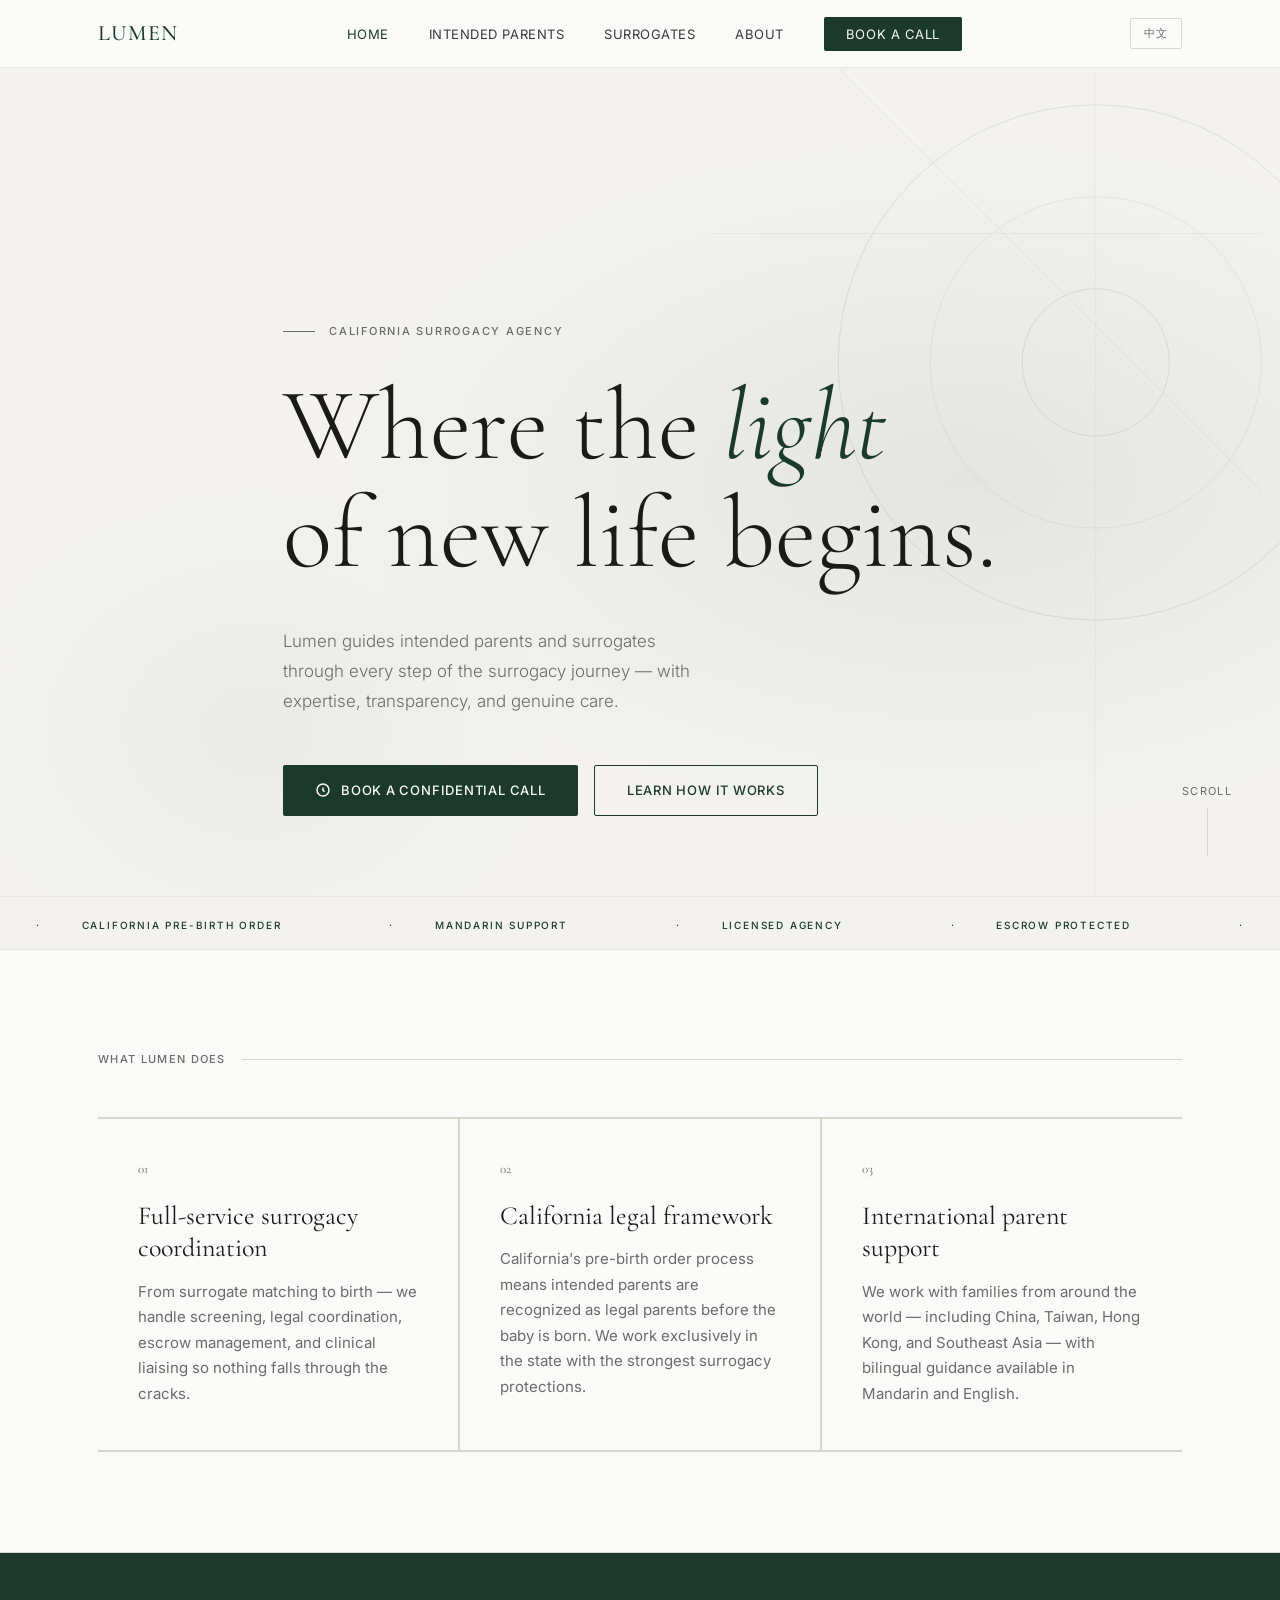
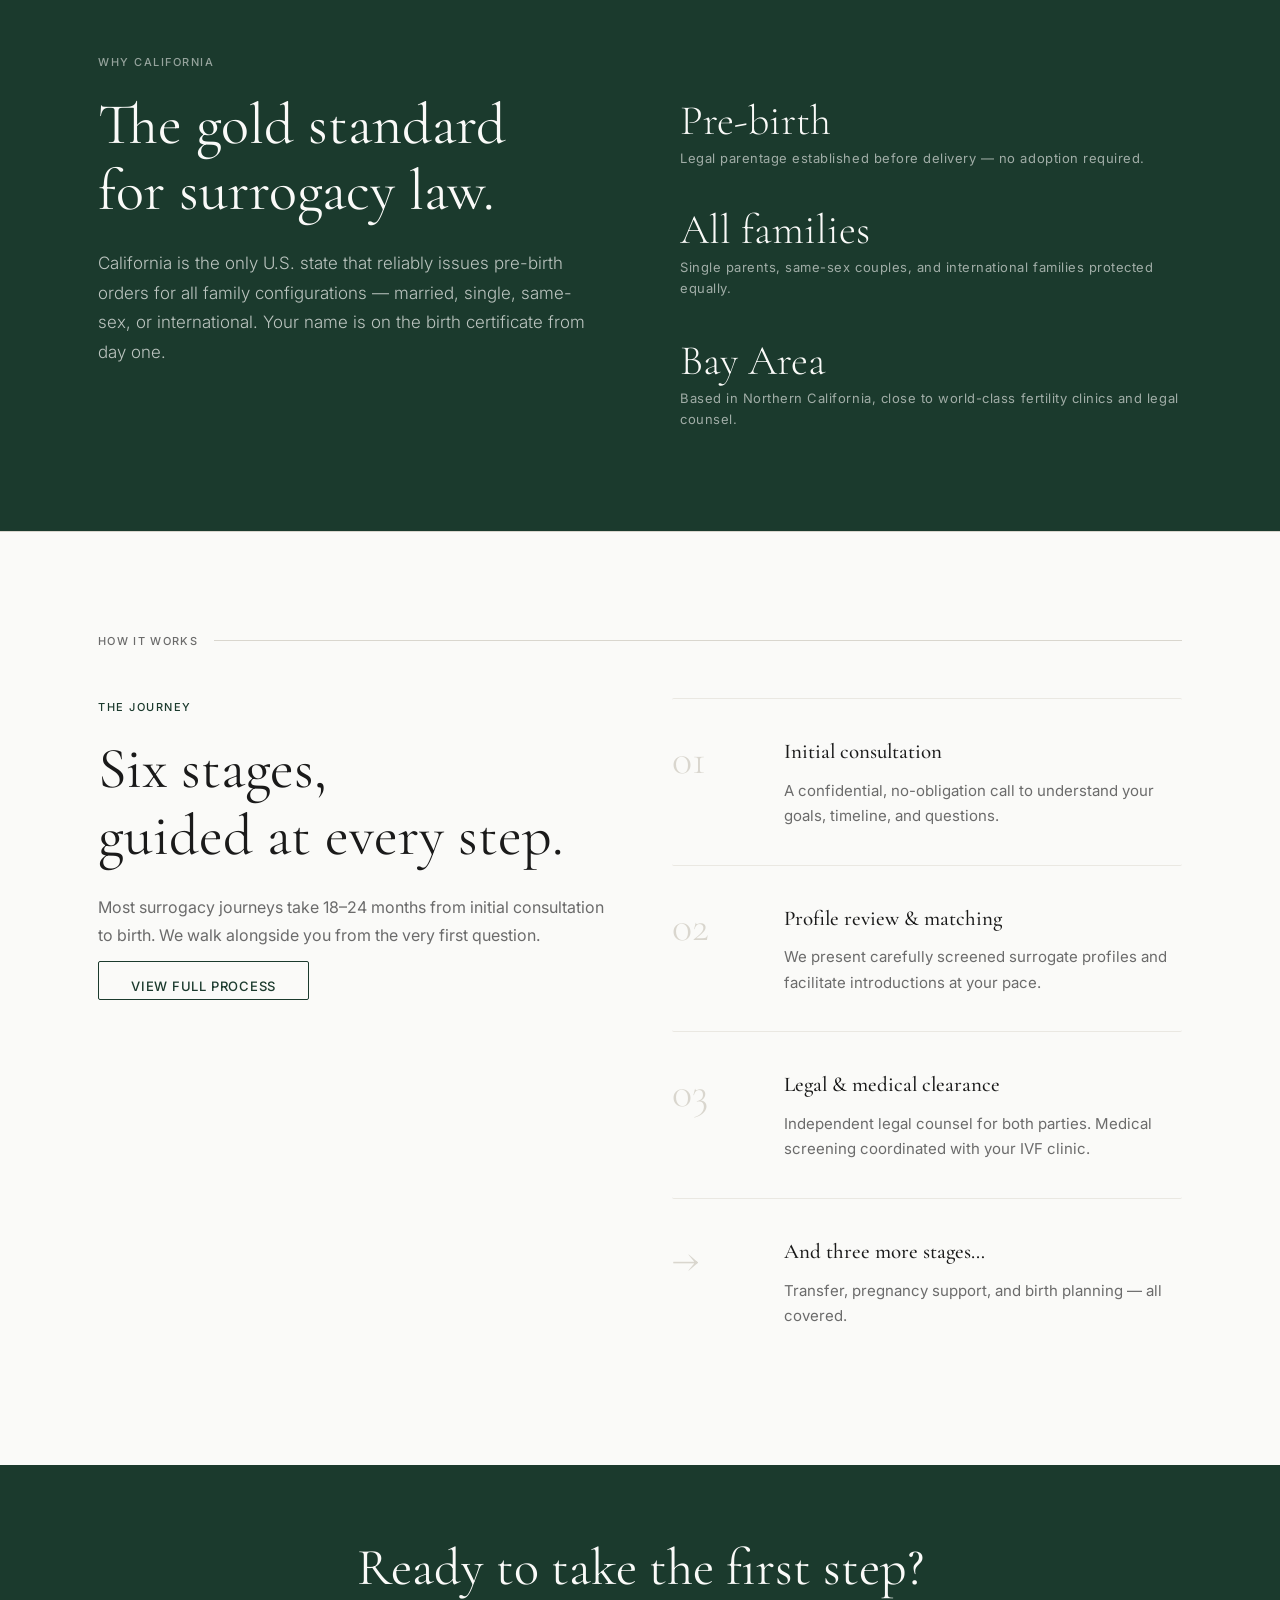
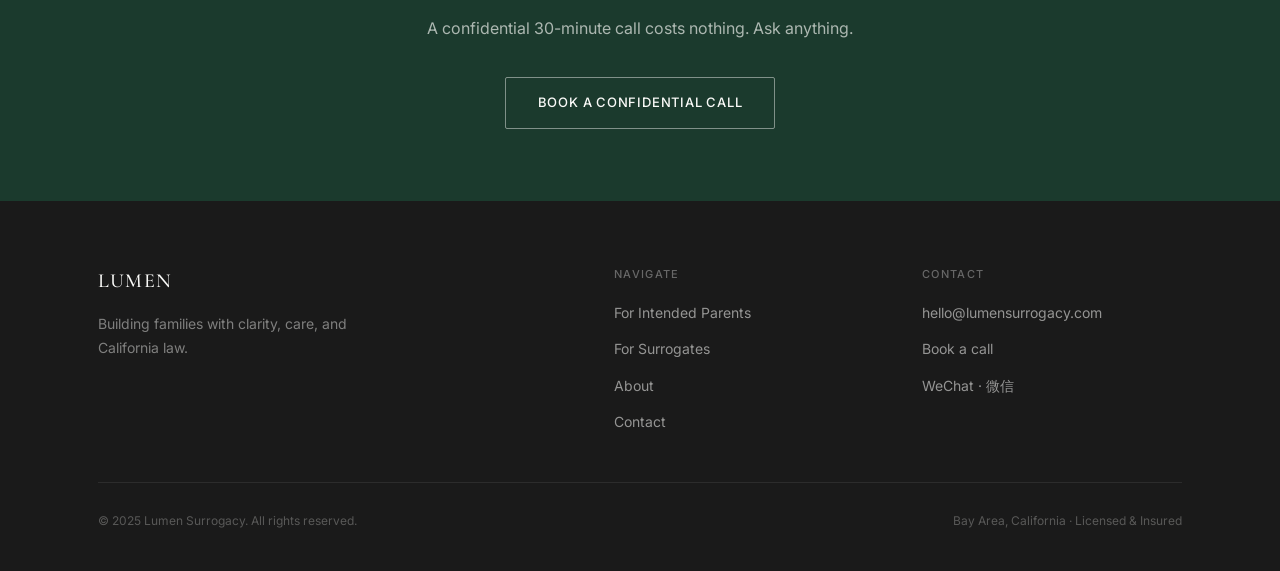
==== commit 2146a839: "Add EN/ZH language toggle — clean switch, preference saved, all 5 pages" ====
--- a/index.html
+++ b/index.html
@@ -11,27 +11,28 @@
 <body class="page-body">
 
   <!-- ── Navigation ───────────────────────────────────────── -->
-  <nav class="nav" role="navigation" aria-label="Main navigation">
+  <nav class="nav" role="navigation">
     <div class="container">
       <a href="index.html" class="nav-brand">Lumen</a>
-      <button class="nav-toggle" aria-label="Toggle menu" onclick="this.classList.toggle('open'); document.getElementById('nav-links').classList.toggle('open')">
-        <span></span><span></span><span></span>
-      </button>
       <ul class="nav-links" id="nav-links">
-        <li><a href="index.html" class="active">Home</a></li>
-        <li><a href="intended-parents.html">Intended Parents</a></li>
-        <li><a href="surrogates.html">Surrogates</a></li>
-        <li><a href="about.html">About</a></li>
-        <li><a href="contact.html" class="nav-cta">Book a Call · 预约咨询</a></li>
+        <li><a href="index.html" class="active"><span class="en-text">Home</span><span class="zh-text">首页</span></a></li>
+        <li><a href="intended-parents.html"><span class="en-text">Intended Parents</span><span class="zh-text">委托父母</span></a></li>
+        <li><a href="surrogates.html"><span class="en-text">Surrogates</span><span class="zh-text">代孕妈妈</span></a></li>
+        <li><a href="about.html"><span class="en-text">About</span><span class="zh-text">关于我们</span></a></li>
+        <li><a href="contact.html" class="nav-cta"><span class="en-text">Book a Call</span><span class="zh-text">预约咨询</span></a></li>
       </ul>
+      <div class="nav-right">
+        <button class="lang-toggle" onclick="toggleLang()">中文</button>
+        <button class="nav-toggle" aria-label="Toggle menu" onclick="this.classList.toggle('open'); document.getElementById('nav-links').classList.toggle('open')">
+          <span></span><span></span><span></span>
+        </button>
+      </div>
     </div>
   </nav>
 
   <!-- ── Hero ─────────────────────────────────────────────── -->
   <section class="hero">
     <div class="hero-bg"></div>
-
-    <!-- Decorative SVG geometry -->
     <svg class="hero-deco" viewBox="0 0 600 900" fill="none" xmlns="http://www.w3.org/2000/svg" aria-hidden="true">
       <circle cx="420" cy="320" r="280" stroke="#1B3A2D" stroke-width="0.6"/>
       <circle cx="420" cy="320" r="180" stroke="#1B3A2D" stroke-width="0.4"/>
@@ -39,26 +40,32 @@
       <line x1="140" y1="0"   x2="600" y2="460" stroke="#1B3A2D" stroke-width="0.4"/>
       <line x1="0"   y1="180" x2="600" y2="180" stroke="#1B3A2D" stroke-width="0.3"/>
       <line x1="420" y1="0"   x2="420" y2="900" stroke="#1B3A2D" stroke-width="0.3"/>
-      <path d="M 140 600 Q 420 400 600 700" stroke="#1B3A2D" stroke-width="0.5" fill="none"/>
     </svg>
-
     <div class="container" style="position:relative; z-index:1;">
       <div class="hero-label fade-up">
-        California Surrogacy Agency &nbsp;·&nbsp; 加州代孕机构
+        <span class="en-text">California Surrogacy Agency</span>
+        <span class="zh-text">加州代孕机构</span>
       </div>
       <h1 class="hero-headline fade-up delay-1">
-        Where the <em>light</em><br>of new life begins.
-        <span class="zh">新生命之光，于此启程</span>
+        <span class="en-text">Where the <em>light</em><br>of new life begins.</span>
+        <span class="zh-text">新生命之光，<br>于此启程。</span>
       </h1>
-      <p class="hero-sub fade-up delay-2">
+      <p class="hero-sub fade-up delay-2 en-text">
         Lumen guides intended parents and surrogates through every step of the surrogacy journey — with expertise, transparency, and genuine care.
+      </p>
+      <p class="hero-sub fade-up delay-2 zh-text">
+        Lumen 陪伴委托父母与代孕妈妈走过代孕旅程的每一步——以专业、透明与真诚的关怀。
       </p>
       <div class="hero-actions fade-up delay-3">
         <a href="contact.html" class="btn btn-primary">
           <svg viewBox="0 0 16 16" fill="none" stroke="currentColor" stroke-width="1.5"><path d="M2 8a6 6 0 1 0 12 0A6 6 0 0 0 2 8zm6-2.5v2.75l1.5 1.5"/></svg>
-          Book a confidential call · 预约咨询
+          <span class="en-text">Book a confidential call</span>
+          <span class="zh-text">预约保密咨询</span>
         </a>
-        <a href="intended-parents.html" class="btn btn-outline">Learn how it works · 了解流程</a>
+        <a href="intended-parents.html" class="btn btn-outline">
+          <span class="en-text">Learn how it works</span>
+          <span class="zh-text">了解流程</span>
+        </a>
       </div>
     </div>
     <div class="hero-scroll fade-up delay-4">Scroll</div>
@@ -67,42 +74,53 @@
   <!-- ── Marquee ticker ────────────────────────────────────── -->
   <div class="marquee-strip">
     <div class="marquee-inner">
-      <div class="marquee-item"><span>·</span> California Pre-Birth Order · 出生前法律认定</div>
-      <div class="marquee-item"><span>·</span> Mandarin Support · 全程普通话服务</div>
-      <div class="marquee-item"><span>·</span> Licensed Agency · 持牌代孕机构</div>
-      <div class="marquee-item"><span>·</span> Escrow Protected · 第三方托管保障</div>
-      <div class="marquee-item"><span>·</span> International Families · 服务国际家庭</div>
-      <div class="marquee-item"><span>·</span> Bay Area, California · 湾区加利福尼亚</div>
-      <div class="marquee-item"><span>·</span> Same-Sex Families Welcome · 欢迎同性家庭</div>
-      <div class="marquee-item"><span>·</span> Boutique Case Management · 精品全程服务</div>
+      <div class="marquee-item"><span>·</span> <span class="en-text">California Pre-Birth Order</span><span class="zh-text">加州出生前法律认定</span></div>
+      <div class="marquee-item"><span>·</span> <span class="en-text">Mandarin Support</span><span class="zh-text">全程普通话服务</span></div>
+      <div class="marquee-item"><span>·</span> <span class="en-text">Licensed Agency</span><span class="zh-text">持牌代孕机构</span></div>
+      <div class="marquee-item"><span>·</span> <span class="en-text">Escrow Protected</span><span class="zh-text">第三方托管保障</span></div>
+      <div class="marquee-item"><span>·</span> <span class="en-text">International Families Welcome</span><span class="zh-text">欢迎国际家庭</span></div>
+      <div class="marquee-item"><span>·</span> <span class="en-text">Bay Area, California</span><span class="zh-text">湾区，加利福尼亚</span></div>
+      <div class="marquee-item"><span>·</span> <span class="en-text">Same-Sex Families Welcome</span><span class="zh-text">欢迎同性家庭</span></div>
+      <div class="marquee-item"><span>·</span> <span class="en-text">Boutique Case Management</span><span class="zh-text">精品全程服务</span></div>
     </div>
   </div>
 
   <!-- ── What we do ───────────────────────────────────────── -->
   <section class="section">
     <div class="container">
-      <div class="label-rule reveal"><span>What Lumen does · Lumen 的服务</span></div>
+      <div class="label-rule reveal">
+        <span><span class="en-text">What Lumen does</span><span class="zh-text">Lumen 的服务</span></span>
+      </div>
       <div class="grid-3 reveal reveal-d1" style="border: 1px solid var(--border);">
 
         <div class="pillar">
           <div class="pillar-num">01</div>
-          <h3>Full-service surrogacy coordination<span class="zh" style="font-size:13px; margin-top:6px;">全流程代孕协调</span></h3>
-          <p>From surrogate matching to birth — we handle screening, legal coordination, escrow management, and clinical liaising so nothing falls through the cracks.</p>
-          <p style="font-size:13px; color:var(--ink-3); margin-top:10px; line-height:1.7;">从配对到分娩，全程专业管理，无遗漏。</p>
+          <h3>
+            <span class="en-text">Full-service surrogacy coordination</span>
+            <span class="zh-text">全流程代孕协调</span>
+          </h3>
+          <p class="en-text">From surrogate matching to birth — we handle screening, legal coordination, escrow management, and clinical liaising so nothing falls through the cracks.</p>
+          <p class="zh-text">从配对到分娩，我们负责筛查、法律协调、托管管理及临床联络，确保全程无遗漏。</p>
         </div>
 
         <div class="pillar">
           <div class="pillar-num">02</div>
-          <h3>California legal framework<span class="zh" style="font-size:13px; margin-top:6px;">加州法律框架保障</span></h3>
-          <p>California's pre-birth order process means intended parents are recognized as legal parents before the baby is born. We work exclusively in the state with the strongest surrogacy protections.</p>
-          <p style="font-size:13px; color:var(--ink-3); margin-top:10px; line-height:1.7;">出生前即可取得法定父母身份，无需收养程序。</p>
+          <h3>
+            <span class="en-text">California legal framework</span>
+            <span class="zh-text">加州法律框架保障</span>
+          </h3>
+          <p class="en-text">California's pre-birth order process means intended parents are recognized as legal parents before the baby is born. We work exclusively in the state with the strongest surrogacy protections.</p>
+          <p class="zh-text">加州出生前法令确保委托父母在孩子出生前即取得法定亲权，无需收养程序。我们专注于拥有最强代孕保护的州。</p>
         </div>
 
         <div class="pillar">
           <div class="pillar-num">03</div>
-          <h3>International parent support<span class="zh" style="font-size:13px; margin-top:6px;">国际家庭专项支持</span></h3>
-          <p>We work with families from around the world — including China, Taiwan, Hong Kong, and Southeast Asia — with bilingual guidance available in Mandarin and English.</p>
-          <p style="font-size:13px; color:var(--ink-3); margin-top:10px; line-height:1.7;">支持中国大陆、台湾、香港、新加坡等地家庭。</p>
+          <h3>
+            <span class="en-text">International parent support</span>
+            <span class="zh-text">国际家庭专项支持</span>
+          </h3>
+          <p class="en-text">We work with families from around the world — including China, Taiwan, Hong Kong, and Southeast Asia — with bilingual guidance available in Mandarin and English.</p>
+          <p class="zh-text">我们服务来自中国大陆、台湾、香港、新加坡等地的国际家庭，提供中英双语全程指导。</p>
         </div>
 
       </div>
@@ -114,28 +132,41 @@
   <!-- ── Why California ────────────────────────────────────── -->
   <section class="section section--green">
     <div class="container">
-      <div class="eyebrow reveal">Why California · 为什么选择加州</div>
+      <div class="eyebrow reveal">
+        <span class="en-text">Why California</span>
+        <span class="zh-text">为什么选择加州</span>
+      </div>
       <div class="two-col">
         <div class="reveal reveal-d1">
-          <h2 class="section-heading">The gold standard<br>for surrogacy law.
-            <span class="zh">代孕法律的黄金标准</span>
+          <h2 class="section-heading">
+            <span class="en-text">The gold standard<br>for surrogacy law.</span>
+            <span class="zh-text">代孕法律的<br>黄金标准。</span>
           </h2>
-          <p class="section-sub">California is the only U.S. state that reliably issues pre-birth orders for all family configurations — married, single, same-sex, or international. Your name is on the birth certificate from day one.</p>
-          <p style="font-size:13px; color:rgba(250,250,248,0.45); margin-top:16px; line-height:1.7;">加州是全美唯一对所有家庭结构均可发出出生前法令的州——已婚、单身、同性或国际家庭均受保护。</p>
+          <p class="section-sub en-text">California is the only U.S. state that reliably issues pre-birth orders for all family configurations — married, single, same-sex, or international. Your name is on the birth certificate from day one.</p>
+          <p class="section-sub zh-text">加州是全美唯一对所有家庭结构均可发出出生前法令的州。无论已婚、单身、同性还是国际家庭，您的姓名将从第一天起出现在出生证明上。</p>
         </div>
         <div class="reveal reveal-d2">
           <div style="display: flex; flex-direction: column; gap: 40px; padding-top: 8px;">
             <div>
-              <div class="stat-num" style="font-size: 42px; margin-bottom: 6px;">Pre-birth · 出生前</div>
-              <div class="stat-label">Legal parentage established before delivery — no adoption required. · 出生前即确立法定亲权，无需收养。</div>
+              <div class="stat-num" style="font-size: 42px; margin-bottom: 6px;">
+                <span class="en-text">Pre-birth</span><span class="zh-text">出生前认定</span>
+              </div>
+              <div class="stat-label en-text">Legal parentage established before delivery — no adoption required.</div>
+              <div class="stat-label zh-text">出生前即确立法定亲权，无需收养程序。</div>
             </div>
             <div>
-              <div class="stat-num" style="font-size: 42px; margin-bottom: 6px;">All families · 所有家庭</div>
-              <div class="stat-label">Single parents, same-sex couples, and international families protected equally. · 单亲、同性及国际家庭同等保护。</div>
+              <div class="stat-num" style="font-size: 42px; margin-bottom: 6px;">
+                <span class="en-text">All families</span><span class="zh-text">所有家庭</span>
+              </div>
+              <div class="stat-label en-text">Single parents, same-sex couples, and international families protected equally.</div>
+              <div class="stat-label zh-text">单亲、同性及国际家庭，受同等法律保护。</div>
             </div>
             <div>
-              <div class="stat-num" style="font-size: 42px; margin-bottom: 6px;">Bay Area · 湾区</div>
-              <div class="stat-label">Based in Northern California, close to world-class fertility clinics and legal counsel. · 位于北加州，紧邻顶级生殖诊所与律所。</div>
+              <div class="stat-num" style="font-size: 42px; margin-bottom: 6px;">
+                <span class="en-text">Bay Area</span><span class="zh-text">湾区</span>
+              </div>
+              <div class="stat-label en-text">Based in Northern California, close to world-class fertility clinics and legal counsel.</div>
+              <div class="stat-label zh-text">位于北加州，紧邻顶级生殖诊所与专业律所。</div>
             </div>
           </div>
         </div>
@@ -146,47 +177,59 @@
   <hr class="rule" />
 
   <!-- ── Process teaser ───────────────────────────────────── -->
-  <section class="section" style="position:relative; overflow:hidden;">
-    <div class="container">
-      <div class="label-rule reveal"><span>How it works · 流程概览</span></div>
+  <section class="section">
+    <div class="container">
+      <div class="label-rule reveal">
+        <span><span class="en-text">How it works</span><span class="zh-text">流程概览</span></span>
+      </div>
       <div class="two-col" style="gap: 64px;">
         <div class="reveal reveal-d1">
-          <div class="eyebrow">The journey · 旅程</div>
-          <h2 class="section-heading">Six stages,<br>guided at every step.
-            <span class="zh">六个阶段，全程陪伴</span>
+          <div class="eyebrow">
+            <span class="en-text">The journey</span><span class="zh-text">旅程</span>
+          </div>
+          <h2 class="section-heading">
+            <span class="en-text">Six stages,<br>guided at every step.</span>
+            <span class="zh-text">六个阶段，<br>全程陪伴。</span>
           </h2>
-          <p style="font-size: 16px; color: var(--ink-3); line-height: 1.75; margin-bottom: 12px;">Most surrogacy journeys take 18–24 months from initial consultation to birth. We walk alongside you from the very first question.</p>
-          <p style="font-size:13px; color:var(--ink-3); line-height:1.7; margin-bottom:36px;">代孕旅程通常需要18至24个月。从您的第一个问题开始，我们全程同行。</p>
-          <a href="intended-parents.html" class="btn btn-outline ul-link">View full process · 查看完整流程</a>
+          <p style="font-size: 16px; color: var(--ink-3); line-height: 1.75; margin-bottom: 12px;" class="en-text">Most surrogacy journeys take 18–24 months from initial consultation to birth. We walk alongside you from the very first question.</p>
+          <p style="font-size: 16px; color: var(--ink-3); line-height: 1.75; margin-bottom: 36px;" class="zh-text">大多数代孕旅程从初次咨询到分娩需要18至24个月。从您的第一个问题起，我们全程同行。</p>
+          <a href="intended-parents.html" class="btn btn-outline ul-link">
+            <span class="en-text">View full process</span>
+            <span class="zh-text">查看完整流程</span>
+          </a>
         </div>
         <div class="reveal reveal-d2">
           <div class="timeline" style="gap: 0;">
             <div class="timeline-step">
               <div class="step-num">01</div>
               <div class="step-content">
-                <h4>Initial consultation · 初次咨询</h4>
-                <p>A confidential, no-obligation call to understand your goals, timeline, and questions.</p>
+                <h4><span class="en-text">Initial consultation</span><span class="zh-text">初次咨询</span></h4>
+                <p class="en-text">A confidential, no-obligation call to understand your goals, timeline, and questions.</p>
+                <p class="zh-text">保密通话，了解您的需求、时间安排与疑问，零承诺。</p>
               </div>
             </div>
             <div class="timeline-step">
               <div class="step-num">02</div>
               <div class="step-content">
-                <h4>Profile review &amp; matching · 资料审核与配对</h4>
-                <p>We present carefully screened surrogate profiles and facilitate introductions at your pace.</p>
+                <h4><span class="en-text">Profile review &amp; matching</span><span class="zh-text">资料审核与配对</span></h4>
+                <p class="en-text">We present carefully screened surrogate profiles and facilitate introductions at your pace.</p>
+                <p class="zh-text">我们提供经严格审核的代孕妈妈档案，按您的节奏推进配对。</p>
               </div>
             </div>
             <div class="timeline-step">
               <div class="step-num">03</div>
               <div class="step-content">
-                <h4>Legal &amp; medical clearance · 法律与医疗审核</h4>
-                <p>Independent legal counsel for both parties. Medical screening coordinated with your IVF clinic.</p>
+                <h4><span class="en-text">Legal &amp; medical clearance</span><span class="zh-text">法律与医疗审核</span></h4>
+                <p class="en-text">Independent legal counsel for both parties. Medical screening coordinated with your IVF clinic.</p>
+                <p class="zh-text">双方独立法律顾问，医疗筛查与您的IVF诊所协调配合。</p>
               </div>
             </div>
             <div class="timeline-step" style="border-bottom: none;">
               <div class="step-num">→</div>
               <div class="step-content">
-                <h4>And three more stages… · 以及三个更多阶段</h4>
-                <p>Transfer, pregnancy support, and birth planning — all covered. · 移植、妊娠支持、分娩规划，全程覆盖。</p>
+                <h4><span class="en-text">And three more stages…</span><span class="zh-text">以及三个更多阶段……</span></h4>
+                <p class="en-text">Transfer, pregnancy support, and birth planning — all covered.</p>
+                <p class="zh-text">移植、妊娠支持、分娩规划，全程覆盖。</p>
               </div>
             </div>
           </div>
@@ -198,11 +241,16 @@
   <!-- ── CTA band ──────────────────────────────────────────── -->
   <div class="callout-band">
     <div class="container text-center">
-      <h2 class="reveal">Ready to take the first step?
-        <span class="zh">准备好迈出第一步了吗？</span>
+      <h2 class="reveal">
+        <span class="en-text">Ready to take the first step?</span>
+        <span class="zh-text">准备好迈出第一步了吗？</span>
       </h2>
-      <p class="reveal reveal-d1">A confidential 30-minute call costs nothing. Ask anything. · 30分钟保密咨询，零费用，畅所欲言。</p>
-      <a href="contact.html" class="btn btn-outline-light reveal reveal-d2">Book a confidential call · 预约保密咨询</a>
+      <p class="reveal reveal-d1 en-text">A confidential 30-minute call costs nothing. Ask anything.</p>
+      <p class="reveal reveal-d1 zh-text">30分钟保密咨询，零费用，畅所欲言。</p>
+      <a href="contact.html" class="btn btn-outline-light reveal reveal-d2">
+        <span class="en-text">Book a confidential call</span>
+        <span class="zh-text">预约保密咨询</span>
+      </a>
     </div>
   </div>
 
@@ -212,29 +260,31 @@
       <div class="footer-inner">
         <div>
           <div class="footer-brand">Lumen</div>
-          <div class="footer-tagline">Building families with clarity, care, and California law.<br>以清晰、关怀与加州法律，守护每个家庭的诞生。</div>
+          <div class="footer-tagline en-text">Building families with clarity, care, and California law.</div>
+          <div class="footer-tagline zh-text">以清晰、关怀与加州法律，守护每个家庭的诞生。</div>
         </div>
         <div class="footer-col">
-          <h4>Navigate · 导航</h4>
+          <h4><span class="en-text">Navigate</span><span class="zh-text">导航</span></h4>
           <ul>
-            <li><a href="intended-parents.html" class="ul-link">For Intended Parents · 委托父母</a></li>
-            <li><a href="surrogates.html" class="ul-link">For Surrogates · 代孕妈妈</a></li>
-            <li><a href="about.html" class="ul-link">About · 关于我们</a></li>
-            <li><a href="contact.html" class="ul-link">Contact · 联系我们</a></li>
+            <li><a href="intended-parents.html" class="ul-link"><span class="en-text">For Intended Parents</span><span class="zh-text">委托父母</span></a></li>
+            <li><a href="surrogates.html" class="ul-link"><span class="en-text">For Surrogates</span><span class="zh-text">代孕妈妈</span></a></li>
+            <li><a href="about.html" class="ul-link"><span class="en-text">About</span><span class="zh-text">关于我们</span></a></li>
+            <li><a href="contact.html" class="ul-link"><span class="en-text">Contact</span><span class="zh-text">联系我们</span></a></li>
           </ul>
         </div>
         <div class="footer-col">
-          <h4>Contact · 联系</h4>
+          <h4><span class="en-text">Contact</span><span class="zh-text">联系</span></h4>
           <ul>
             <li><a href="mailto:hello@lumensurrogacy.com" class="ul-link">hello@lumensurrogacy.com</a></li>
-            <li><a href="contact.html" class="ul-link">Book a call · 预约通话</a></li>
+            <li><a href="contact.html" class="ul-link"><span class="en-text">Book a call</span><span class="zh-text">预约通话</span></a></li>
             <li><a href="contact.html" class="ul-link">WeChat · 微信</a></li>
           </ul>
         </div>
       </div>
       <div class="footer-bottom">
-        <span>© 2025 Lumen Surrogacy. All rights reserved.</span>
-        <span>Bay Area, California · Licensed &amp; Insured · 持牌运营</span>
+        <span class="en-text">© 2025 Lumen Surrogacy. All rights reserved.</span>
+        <span class="zh-text">© 2025 Lumen Surrogacy 版权所有</span>
+        <span><span class="en-text">Bay Area, California · Licensed &amp; Insured</span><span class="zh-text">加州湾区 · 持牌运营</span></span>
       </div>
     </div>
   </footer>
--- a/style.css
+++ b/style.css
@@ -1058,3 +1058,46 @@
   transition: letter-spacing 0.4s;
 }
 .comp-block:hover .comp-amount { letter-spacing: -0.02em; }
+
+/* ── Nav right group ─────────────────────────────────────── */
+.nav-right {
+  display: flex;
+  align-items: center;
+  gap: 12px;
+}
+
+/* ── Language switcher ───────────────────────────────────── */
+.lang-toggle {
+  font-family: var(--font-sans);
+  font-size: 11px;
+  font-weight: 500;
+  letter-spacing: 0.1em;
+  text-transform: uppercase;
+  color: var(--ink-3);
+  border: 1px solid var(--border);
+  padding: 5px 13px;
+  border-radius: 2px;
+  background: transparent;
+  cursor: pointer;
+  transition: color 0.2s, border-color 0.2s, background 0.2s;
+  white-space: nowrap;
+}
+.lang-toggle:hover {
+  color: var(--green);
+  border-color: var(--green);
+}
+body.lang-zh .lang-toggle {
+  color: var(--green);
+  border-color: var(--green);
+  background: rgba(27,58,45,0.06);
+}
+
+/* ── Language visibility ─────────────────────────────────── */
+.zh-text { display: none !important; }
+body.lang-zh .en-text { display: none !important; }
+body.lang-zh .zh-text { display: block !important; }
+body.lang-zh span.zh-text,
+body.lang-zh a.zh-text,
+body.lang-zh li.zh-text { display: inline !important; }
+body.lang-zh .zh-text.zh-flex { display: flex !important; }
+body.lang-zh .zh-text.zh-inline-block { display: inline-block !important; }
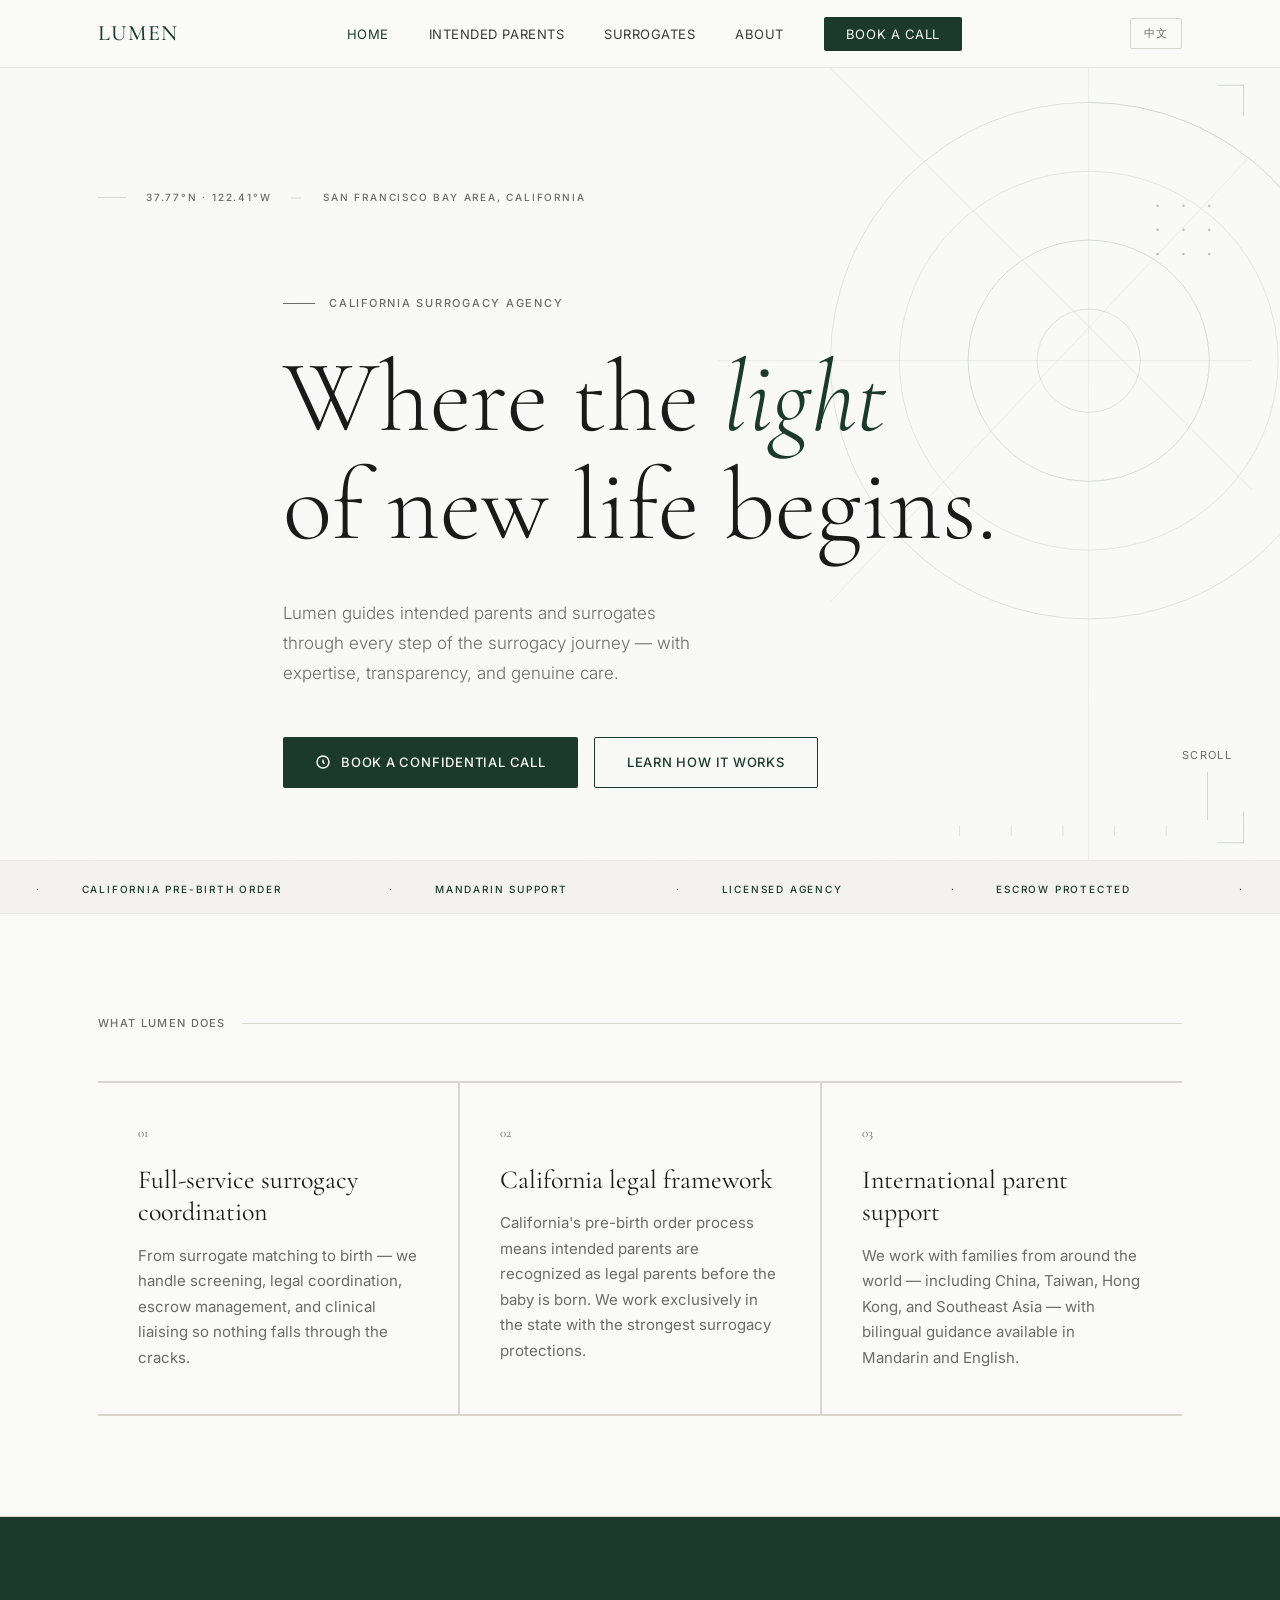
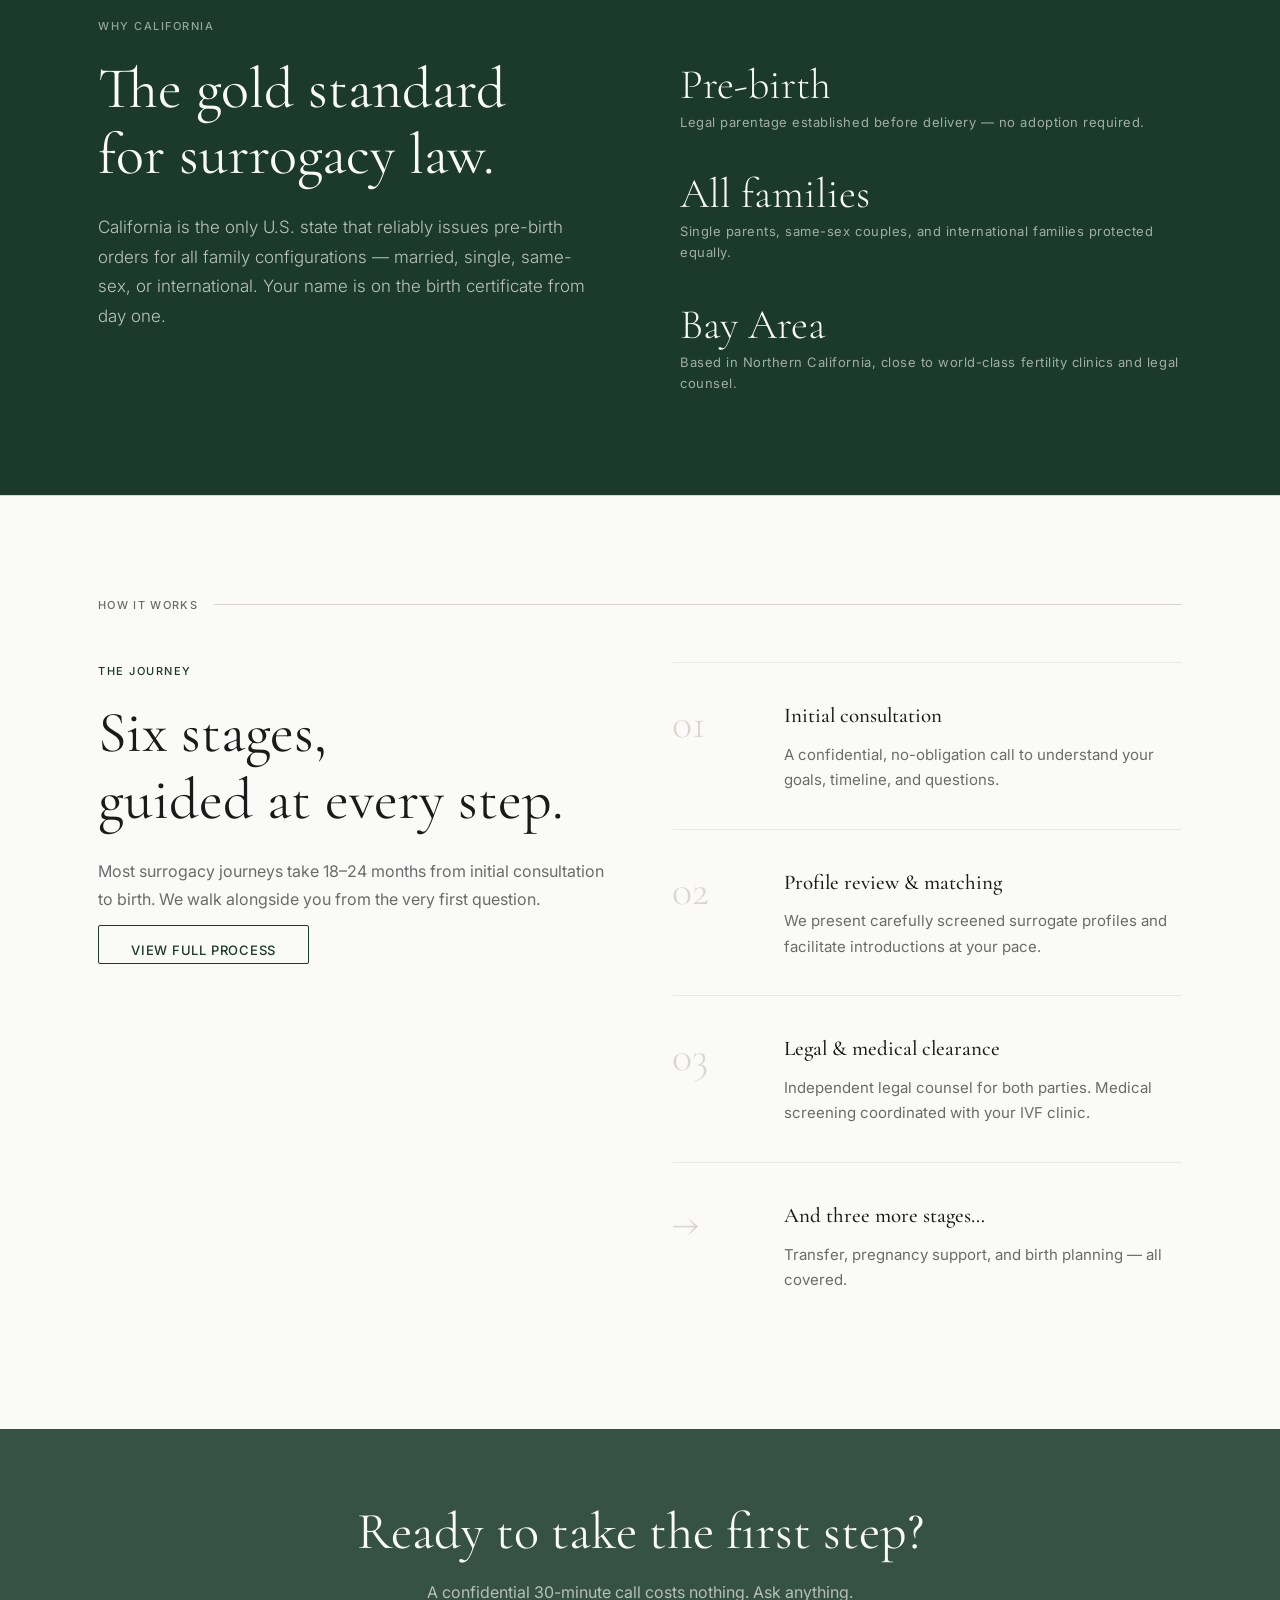
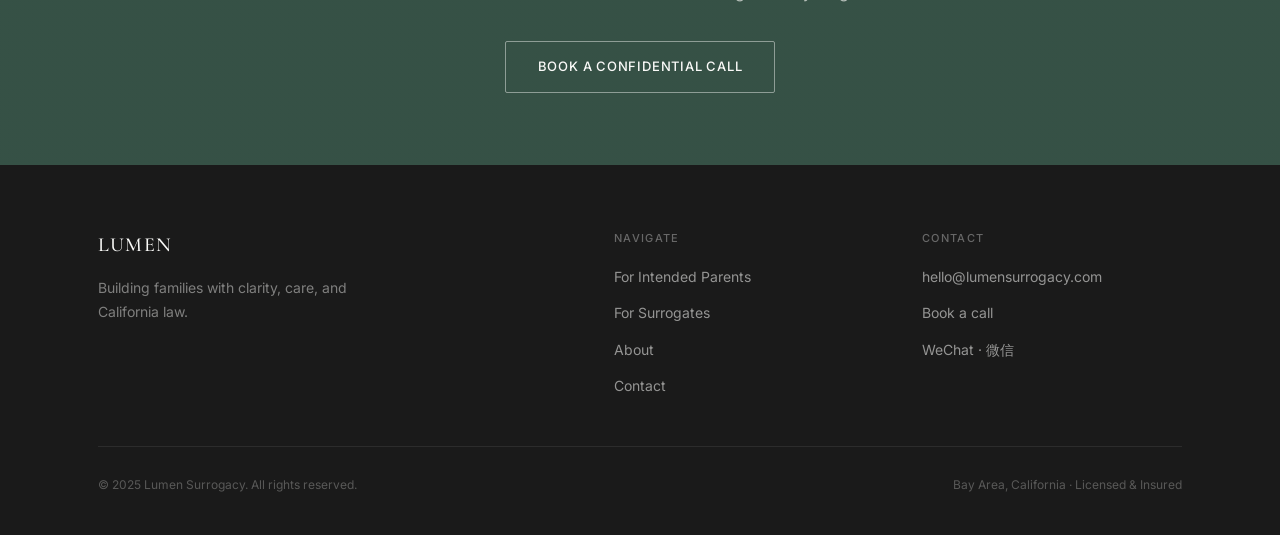
==== commit 87a2d634: "Redesign hero: eliminate white space, add futuristic blueprint aesthetic - Hero layout: space-betwee" ====
--- a/index.html
+++ b/index.html
@@ -33,14 +33,56 @@
   <!-- ── Hero ─────────────────────────────────────────────── -->
   <section class="hero">
     <div class="hero-bg"></div>
-    <svg class="hero-deco" viewBox="0 0 600 900" fill="none" xmlns="http://www.w3.org/2000/svg" aria-hidden="true">
-      <circle cx="420" cy="320" r="280" stroke="#1B3A2D" stroke-width="0.6"/>
-      <circle cx="420" cy="320" r="180" stroke="#1B3A2D" stroke-width="0.4"/>
-      <circle cx="420" cy="320" r="80"  stroke="#1B3A2D" stroke-width="0.6"/>
-      <line x1="140" y1="0"   x2="600" y2="460" stroke="#1B3A2D" stroke-width="0.4"/>
-      <line x1="0"   y1="180" x2="600" y2="180" stroke="#1B3A2D" stroke-width="0.3"/>
-      <line x1="420" y1="0"   x2="420" y2="900" stroke="#1B3A2D" stroke-width="0.3"/>
+
+    <!-- Futuristic geometric decoration -->
+    <svg class="hero-deco" viewBox="0 0 620 920" fill="none" xmlns="http://www.w3.org/2000/svg" aria-hidden="true">
+      <!-- Concentric circles — main focal point -->
+      <circle cx="430" cy="340" r="300" stroke="#1B3A2D" stroke-width="0.5"/>
+      <circle cx="430" cy="340" r="220" stroke="#1B3A2D" stroke-width="0.4"/>
+      <circle cx="430" cy="340" r="140" stroke="#1B3A2D" stroke-width="0.6"/>
+      <circle cx="430" cy="340" r="60"  stroke="#1B3A2D" stroke-width="0.5"/>
+      <!-- Cross-hair lines through circle center -->
+      <line x1="430" y1="0"   x2="430" y2="920" stroke="#1B3A2D" stroke-width="0.3"/>
+      <line x1="0"   y1="340" x2="620" y2="340" stroke="#1B3A2D" stroke-width="0.3"/>
+      <!-- Diagonal lines -->
+      <line x1="130" y1="0"   x2="620" y2="490" stroke="#1B3A2D" stroke-width="0.35"/>
+      <line x1="620" y1="100" x2="130" y2="620" stroke="#1B3A2D" stroke-width="0.25"/>
+      <!-- Arc segments -->
+      <path d="M 430 40 A 300 300 0 0 1 730 340" stroke="#1B3A2D" stroke-width="0.3"/>
+      <!-- Small dot grid — top right quadrant -->
+      <circle cx="510" cy="160" r="1.5" fill="#1B3A2D"/>
+      <circle cx="540" cy="160" r="1.5" fill="#1B3A2D"/>
+      <circle cx="570" cy="160" r="1.5" fill="#1B3A2D"/>
+      <circle cx="510" cy="188" r="1.5" fill="#1B3A2D"/>
+      <circle cx="540" cy="188" r="1.5" fill="#1B3A2D"/>
+      <circle cx="570" cy="188" r="1.5" fill="#1B3A2D"/>
+      <circle cx="510" cy="216" r="1.5" fill="#1B3A2D"/>
+      <circle cx="540" cy="216" r="1.5" fill="#1B3A2D"/>
+      <circle cx="570" cy="216" r="1.5" fill="#1B3A2D"/>
+      <!-- Corner bracket — top right -->
+      <path d="M 580 20 L 610 20 L 610 56" stroke="#1B3A2D" stroke-width="0.8"/>
+      <!-- Corner bracket — bottom right -->
+      <path d="M 580 900 L 610 900 L 610 864" stroke="#1B3A2D" stroke-width="0.8"/>
+      <!-- Small measurement tick marks along bottom -->
+      <line x1="280" y1="880" x2="280" y2="892" stroke="#1B3A2D" stroke-width="0.5"/>
+      <line x1="340" y1="880" x2="340" y2="892" stroke="#1B3A2D" stroke-width="0.5"/>
+      <line x1="400" y1="880" x2="400" y2="892" stroke="#1B3A2D" stroke-width="0.5"/>
+      <line x1="460" y1="880" x2="460" y2="892" stroke="#1B3A2D" stroke-width="0.5"/>
+      <line x1="520" y1="880" x2="520" y2="892" stroke="#1B3A2D" stroke-width="0.5"/>
     </svg>
+
+    <!-- Top location bar -->
+    <div class="hero-top-bar">
+      <div class="container">
+        <div class="hero-coords fade-up">
+          <span>37.77°N · 122.41°W</span>
+          <span class="hero-coords-sep">—</span>
+          <span class="en-text">San Francisco Bay Area, California</span>
+          <span class="zh-text">美国加州旧金山湾区</span>
+        </div>
+      </div>
+    </div>
+
     <div class="container" style="position:relative; z-index:1;">
       <div class="hero-label fade-up">
         <span class="en-text">California Surrogacy Agency</span>
--- a/style.css
+++ b/style.css
@@ -4,7 +4,7 @@
    Fonts: Cormorant Garamond (headlines) · Inter (body)
    ============================================================ */
 
-@import url('https://fonts.googleapis.com/css2?family=Cormorant+Garamond:ital,wght@0,300;0,400;0,500;0,600;1,300;1,400;1,500&family=Inter:wght@300;400;500;600&display=swap');
+@import url('https://fonts.googleapis.com/css2?family=Cormorant+Garamond:ital,wght@0,300;0,400;0,500;0,600;1,300;1,400;1,500&family=Inter:wght@300;400;500;600&family=Noto+Serif+SC:wght@300;400;500&family=Noto+Sans+SC:wght@300;400&display=swap');
 
 /* ── Reset ─────────────────────────────────────────────── */
 *, *::before, *::after { box-sizing: border-box; margin: 0; padding: 0; }
@@ -26,8 +26,10 @@
   --border:       #D9D6CE;
   --border-light: #EAE8E2;
 
-  --font-serif: 'Cormorant Garamond', Georgia, serif;
-  --font-sans:  'Inter', system-ui, sans-serif;
+  --font-serif:    'Cormorant Garamond', Georgia, serif;
+  --font-sans:     'Inter', system-ui, sans-serif;
+  --font-serif-zh: 'Noto Serif SC', 'Songti SC', Georgia, serif;
+  --font-sans-zh:  'Noto Sans SC', 'PingFang SC', sans-serif;
 
   --max-w: 1180px;
   --section-y: 100px;
@@ -359,20 +361,15 @@
 }
 .faq-question .icon {
   flex-shrink: 0;
-  width: 24px; height: 24px;
-  border: 1px solid var(--border);
-  border-radius: 50%;
-  display: flex; align-items: center; justify-content: center;
-  transition: 0.25s;
-  color: var(--ink-3);
-  font-size: 18px;
+  font-size: 17px;
+  color: var(--ink-3);
   line-height: 1;
+  transition: transform 0.3s cubic-bezier(.25,.46,.45,.94), color 0.25s;
+  display: inline-block;
 }
 .faq-item.open .faq-question .icon {
-  background: var(--green);
-  border-color: var(--green);
-  color: var(--cream);
-  transform: rotate(45deg);
+  transform: rotate(-90deg);
+  color: var(--green);
 }
 .faq-answer {
   display: none;
@@ -564,22 +561,44 @@
 
 /* ── Hero (home) ─────────────────────────────────────────── */
 .hero {
-  min-height: 92vh;
+  min-height: 88vh;
   display: flex;
   flex-direction: column;
-  justify-content: flex-end;
-  padding-bottom: 80px;
+  justify-content: space-between;
+  padding-bottom: 72px;
   position: relative;
   overflow: hidden;
-  background: var(--cream-2);
+  background: var(--cream);
+}
+/* Grain texture overlay on hero */
+.hero::before {
+  content: '';
+  position: absolute;
+  inset: 0;
+  background-image: url("data:image/svg+xml,%3Csvg xmlns='http://www.w3.org/2000/svg' width='300' height='300'%3E%3Cfilter id='n'%3E%3CfeTurbulence type='fractalNoise' baseFrequency='0.75' numOctaves='4' stitchTiles='stitch'/%3E%3CfeColorMatrix type='saturate' values='0'/%3E%3C/filter%3E%3Crect width='300' height='300' filter='url(%23n)' opacity='1'/%3E%3C/svg%3E");
+  opacity: 0.028;
+  pointer-events: none;
+  z-index: 0;
 }
 .hero-bg {
   position: absolute;
   inset: 0;
+  z-index: 0;
+  /* ↓↓ SWAP HERO PHOTO: replace the URL below with your own image ↓↓ */
   background:
-    radial-gradient(ellipse 70% 60% at 75% 50%, rgba(27,58,45,0.07) 0%, transparent 70%),
-    radial-gradient(ellipse 40% 50% at 20% 80%, rgba(27,58,45,0.04) 0%, transparent 60%);
-}
+    linear-gradient(
+      115deg,
+      rgba(250,250,248,0.91) 0%,
+      rgba(250,250,248,0.72) 36%,
+      rgba(250,250,248,0.20) 62%,
+      rgba(250,250,248,0.03) 100%
+    ),
+    radial-gradient(ellipse 55% 70% at 72% 44%, rgba(27,58,45,0.22) 0%, transparent 65%),
+    url('https://images.unsplash.com/photo-1557804506-669a67965ba0?auto=format&fit=crop&w=1920&q=80')
+      center / cover no-repeat;
+}
+.hero > * { position: relative; z-index: 1; }
+
 .hero-label {
   font-size: 11px;
   font-weight: 500;
@@ -640,7 +659,17 @@
 .page-hero {
   padding: 88px 0 72px;
   border-bottom: 1px solid var(--border);
-  background: var(--cream-2);
+  /* ↓↓ SWAP INNER PAGE HERO PHOTO: replace URL below ↓↓ */
+  background:
+    linear-gradient(to right,
+      rgba(243,242,238,1.00)  0%,
+      rgba(243,242,238,0.92) 42%,
+      rgba(243,242,238,0.55) 68%,
+      rgba(243,242,238,0.18) 100%),
+    url('https://images.unsplash.com/photo-1486325212027-8081e485255e?auto=format&fit=crop&w=1600&q=80')
+      center right / cover no-repeat;
+  position: relative;
+  overflow: hidden;
 }
 .page-hero .eyebrow { margin-bottom: 16px; }
 .page-hero h1 {
@@ -671,7 +700,11 @@
 
 /* ── Callout band ────────────────────────────────────────── */
 .callout-band {
-  background: var(--green);
+  /* ↓↓ SWAP CTA PHOTO: replace URL below with your own ↓↓ */
+  background:
+    linear-gradient(rgba(27,58,45,0.88), rgba(27,58,45,0.88)),
+    url('https://images.unsplash.com/photo-1494500764479-0c8f2919a3d8?auto=format&fit=crop&w=1920&q=80')
+      center / cover no-repeat;
   padding: 72px 0;
   text-align: center;
 }
@@ -863,11 +896,13 @@
 /* ── Scroll reveal ───────────────────────────────────────── */
 .reveal {
   opacity: 0;
-  transform: translateY(28px);
-  transition: opacity 0.75s cubic-bezier(.25,.46,.45,.94),
-              transform 0.75s cubic-bezier(.25,.46,.45,.94);
-}
-.reveal.visible { opacity: 1; transform: translateY(0); }
+  transform: translateY(32px);
+  filter: blur(3px);
+  transition: opacity 0.85s cubic-bezier(.25,.46,.45,.94),
+              transform 0.85s cubic-bezier(.25,.46,.45,.94),
+              filter 0.85s cubic-bezier(.25,.46,.45,.94);
+}
+.reveal.visible { opacity: 1; transform: translateY(0); filter: blur(0); }
 .reveal-d1 { transition-delay: 0.1s; }
 .reveal-d2 { transition-delay: 0.22s; }
 .reveal-d3 { transition-delay: 0.36s; }
@@ -997,6 +1032,34 @@
   /* max-height set by JS */
 }
 
+/* ── Hero top bar (coordinates / location) ───────────────── */
+.hero-top-bar {
+  width: 100%;
+  padding-top: 32px;
+  position: relative;
+  z-index: 1;
+}
+.hero-coords {
+  display: flex;
+  align-items: center;
+  gap: 20px;
+  font-family: var(--font-sans);
+  font-size: 10px;
+  font-weight: 500;
+  letter-spacing: 0.18em;
+  text-transform: uppercase;
+  color: var(--ink-3);
+}
+.hero-coords::before {
+  content: '';
+  width: 28px; height: 1px;
+  background: var(--border);
+  flex-shrink: 0;
+}
+.hero-coords-sep {
+  color: var(--border);
+}
+
 /* ── Hero SVG decoration ─────────────────────────────────── */
 .hero-deco {
   position: absolute;
@@ -1004,7 +1067,7 @@
   width: 46%;
   height: 100%;
   pointer-events: none;
-  opacity: 0.18;
+  opacity: 0.28;
 }
 
 /* ── Decorative vertical rule ────────────────────────────── */
@@ -1101,3 +1164,44 @@
 body.lang-zh li.zh-text { display: inline !important; }
 body.lang-zh .zh-text.zh-flex { display: flex !important; }
 body.lang-zh .zh-text.zh-inline-block { display: inline-block !important; }
+
+/* ── Chinese premium typography ──────────────────────────── */
+body.lang-zh h1,
+body.lang-zh h2,
+body.lang-zh h3,
+body.lang-zh .hero-headline,
+body.lang-zh .section-heading,
+body.lang-zh .page-hero h1,
+body.lang-zh .callout-band h2,
+body.lang-zh .faq-question,
+body.lang-zh .step-content h4,
+body.lang-zh .pillar h3,
+body.lang-zh .value-card h3 {
+  font-family: var(--font-serif-zh);
+  font-weight: 300;
+  letter-spacing: 0.05em;
+}
+body.lang-zh p,
+body.lang-zh li,
+body.lang-zh .section-sub,
+body.lang-zh .eyebrow,
+body.lang-zh .label-rule span,
+body.lang-zh .badge-chip,
+body.lang-zh .comp-item-key,
+body.lang-zh .info-key,
+body.lang-zh .info-val,
+body.lang-zh .nav-links a {
+  font-family: var(--font-sans-zh);
+  letter-spacing: 0.03em;
+}
+body.lang-zh .hero-headline {
+  font-size: clamp(46px, 7.5vw, 98px);
+  line-height: 1.15;
+}
+body.lang-zh .page-hero h1 {
+  font-size: clamp(38px, 5.5vw, 68px);
+  line-height: 1.2;
+}
+/* Slightly tighter tracking for Chinese display headings */
+body.lang-zh .callout-band h2 { letter-spacing: 0.08em; }
+body.lang-zh .nav-brand { font-family: var(--font-serif); }
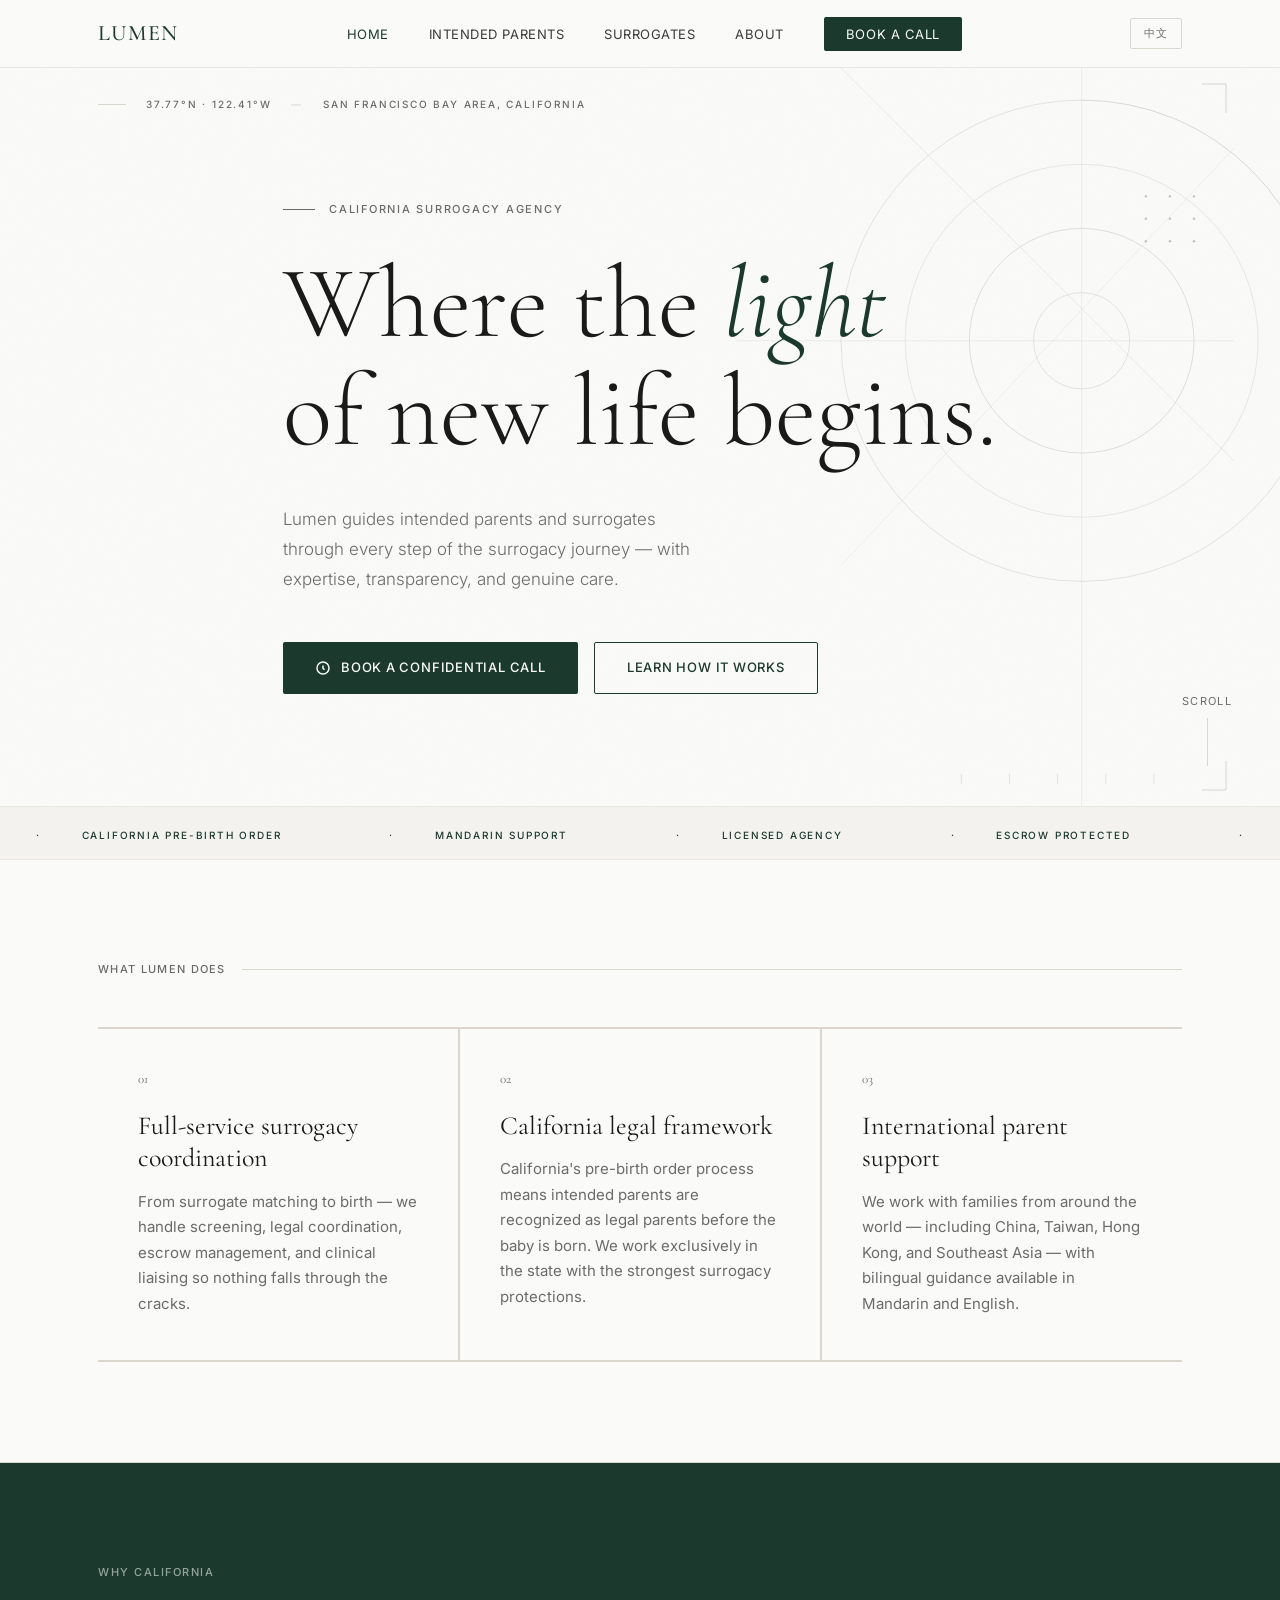
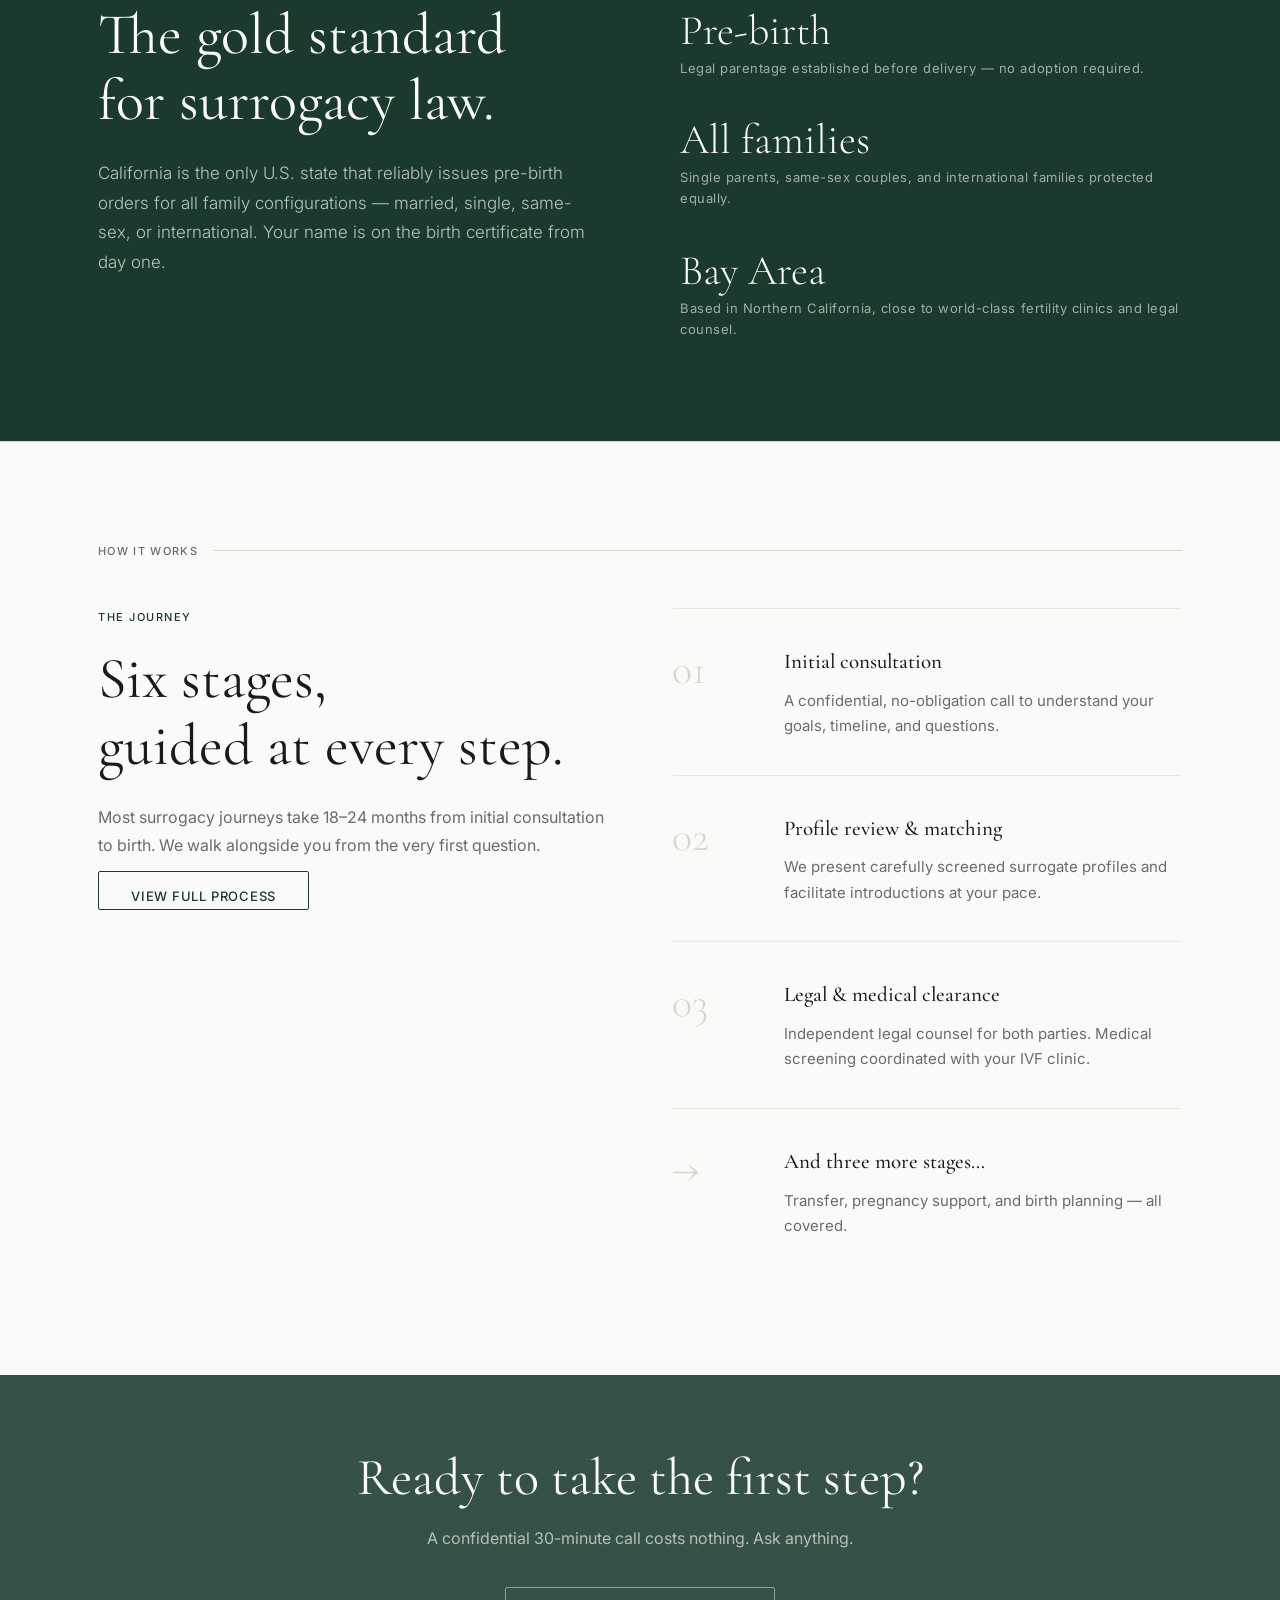
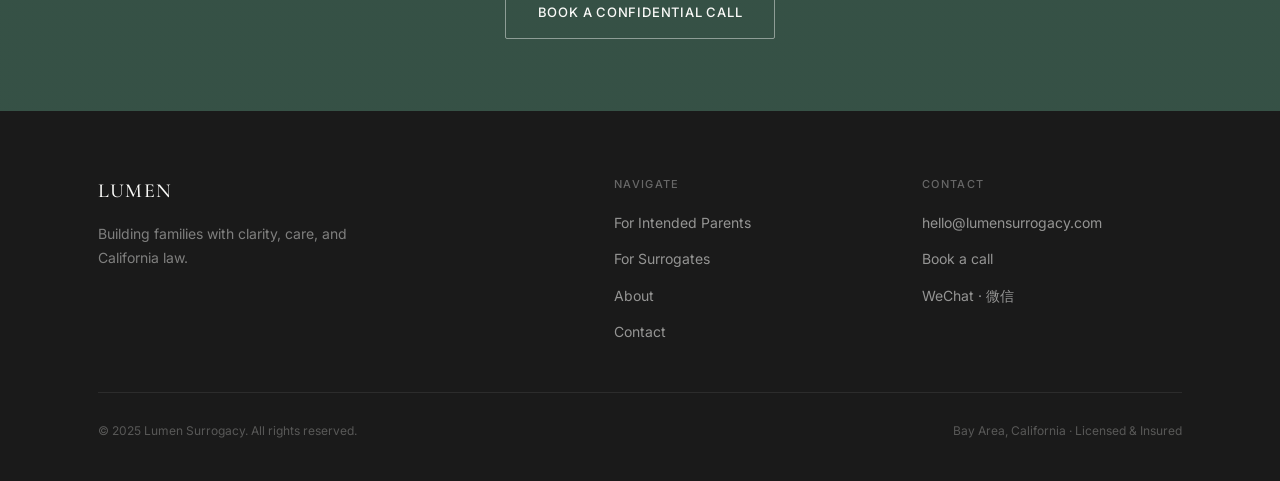
==== commit 939b0b9d: "Remove Chinese punctuation from hero headline" ====
--- a/index.html
+++ b/index.html
@@ -90,7 +90,7 @@
       </div>
       <h1 class="hero-headline fade-up delay-1">
         <span class="en-text">Where the <em>light</em><br>of new life begins.</span>
-        <span class="zh-text">新生命之光，<br>于此启程。</span>
+        <span class="zh-text">新生命之光<br>于此启程</span>
       </h1>
       <p class="hero-sub fade-up delay-2 en-text">
         Lumen guides intended parents and surrogates through every step of the surrogacy journey — with expertise, transparency, and genuine care.
--- a/style.css
+++ b/style.css
@@ -561,11 +561,11 @@
 
 /* ── Hero (home) ─────────────────────────────────────────── */
 .hero {
-  min-height: 88vh;
+  min-height: 82vh;
   display: flex;
   flex-direction: column;
-  justify-content: space-between;
-  padding-bottom: 72px;
+  justify-content: center;        /* vertically center content — no more empty top half */
+  padding: 100px 0 80px;          /* room for top-bar + nav above, breathing below */
   position: relative;
   overflow: hidden;
   background: var(--cream);
@@ -584,17 +584,23 @@
   position: absolute;
   inset: 0;
   z-index: 0;
-  /* ↓↓ SWAP HERO PHOTO: replace the URL below with your own image ↓↓ */
   background:
+    /* Softer left fade — photo texture bleeds through */
     linear-gradient(
-      115deg,
-      rgba(250,250,248,0.91) 0%,
-      rgba(250,250,248,0.72) 36%,
-      rgba(250,250,248,0.20) 62%,
-      rgba(250,250,248,0.03) 100%
+      112deg,
+      rgba(250,250,248,0.78) 0%,
+      rgba(250,250,248,0.48) 36%,
+      rgba(250,250,248,0.10) 62%,
+      rgba(250,250,248,0.00) 100%
     ),
-    radial-gradient(ellipse 55% 70% at 72% 44%, rgba(27,58,45,0.22) 0%, transparent 65%),
-    url('https://images.unsplash.com/photo-1557804506-669a67965ba0?auto=format&fit=crop&w=1920&q=80')
+    /* Warm amber spotlight — premium atmospheric light */
+    radial-gradient(ellipse 58% 78% at 68% 38%, rgba(210,155,70,0.20) 0%, transparent 60%),
+    /* Deep green depth shadow — right */
+    radial-gradient(ellipse 44% 65% at 92% 55%, rgba(27,58,45,0.28) 0%, transparent 55%),
+    /* Cool green at top-right corner */
+    radial-gradient(ellipse 38% 48% at 78% 2%, rgba(27,58,45,0.14) 0%, transparent 50%),
+    /* Photo */
+    url('https://images.unsplash.com/photo-1519750157634-b6d493a0f77c?auto=format&fit=crop&w=1920&q=80')
       center / cover no-repeat;
 }
 .hero > * { position: relative; z-index: 1; }
@@ -648,6 +654,7 @@
   flex-direction: column;
   align-items: center;
   gap: 8px;
+  animation: float-y 3.8s ease-in-out infinite;
 }
 .hero-scroll::after {
   content: '';
@@ -659,14 +666,14 @@
 .page-hero {
   padding: 88px 0 72px;
   border-bottom: 1px solid var(--border);
-  /* ↓↓ SWAP INNER PAGE HERO PHOTO: replace URL below ↓↓ */
   background:
     linear-gradient(to right,
-      rgba(243,242,238,1.00)  0%,
-      rgba(243,242,238,0.92) 42%,
-      rgba(243,242,238,0.55) 68%,
-      rgba(243,242,238,0.18) 100%),
-    url('https://images.unsplash.com/photo-1486325212027-8081e485255e?auto=format&fit=crop&w=1600&q=80')
+      rgba(243,242,238,0.94)  0%,
+      rgba(243,242,238,0.80) 40%,
+      rgba(243,242,238,0.40) 68%,
+      rgba(243,242,238,0.10) 100%),
+    radial-gradient(ellipse 50% 80% at 85% 45%, rgba(27,58,45,0.20) 0%, transparent 60%),
+    url('https://images.unsplash.com/photo-1545558014-8692077e9b5c?auto=format&fit=crop&w=1600&q=80')
       center right / cover no-repeat;
   position: relative;
   overflow: hidden;
@@ -849,6 +856,23 @@
 .delay-3 { animation-delay: 0.36s; }
 .delay-4 { animation-delay: 0.5s; }
 
+/* Breathing SVG decoration — slow, premium pulse */
+@keyframes breathe-deco {
+  0%, 100% { opacity: 0.28; transform: scale(1) rotate(0deg); }
+  40%       { opacity: 0.38; transform: scale(1.022) rotate(0.3deg); }
+  80%       { opacity: 0.30; transform: scale(1.010) rotate(-0.15deg); }
+}
+/* Gentle vertical float */
+@keyframes float-y {
+  0%, 100% { transform: translateY(0px); }
+  50%       { transform: translateY(-9px); }
+}
+/* Ambient shimmer for coordinates */
+@keyframes shimmer-soft {
+  0%, 100% { opacity: 0.5; }
+  50%       { opacity: 0.9; }
+}
+
 /* ── Scroll progress bar ─────────────────────────────────── */
 .scroll-progress {
   position: fixed;
@@ -864,34 +888,9 @@
 .nav { transition: transform 0.35s cubic-bezier(.25,.46,.45,.94), background 0.3s; }
 .nav--hidden { transform: translateY(-100%); }
 
-/* ── Custom cursor ───────────────────────────────────────── */
-@media (pointer: fine) {
-  *, *::before, *::after { cursor: none !important; }
-  .cursor-dot {
-    width: 5px; height: 5px;
-    background: var(--green);
-    border-radius: 50%;
-    position: fixed;
-    pointer-events: none;
-    z-index: 9999;
-    transform: translate(-50%, -50%);
-    transition: opacity 0.3s;
-  }
-  .cursor-ring {
-    width: 30px; height: 30px;
-    border: 1px solid rgba(27,58,45,0.3);
-    border-radius: 50%;
-    position: fixed;
-    pointer-events: none;
-    z-index: 9998;
-    transform: translate(-50%, -50%);
-    transition: width 0.3s, height 0.3s, border-color 0.3s;
-  }
-  .cursor-ring.hovering {
-    width: 44px; height: 44px;
-    border-color: var(--green);
-  }
-}
+/* ── Custom cursor — disabled, use system default arrow ─── */
+.cursor-dot,
+.cursor-ring { display: none !important; }
 
 /* ── Scroll reveal ───────────────────────────────────────── */
 .reveal {
@@ -1035,9 +1034,10 @@
 /* ── Hero top bar (coordinates / location) ───────────────── */
 .hero-top-bar {
   width: 100%;
-  padding-top: 32px;
-  position: relative;
-  z-index: 1;
+  padding-top: 28px;
+  position: absolute;           /* pin to top of hero — not in flex flow */
+  top: 0; left: 0; right: 0;
+  z-index: 2;
 }
 .hero-coords {
   display: flex;
@@ -1049,6 +1049,7 @@
   letter-spacing: 0.18em;
   text-transform: uppercase;
   color: var(--ink-3);
+  animation: shimmer-soft 7s ease-in-out infinite;
 }
 .hero-coords::before {
   content: '';
@@ -1068,6 +1069,8 @@
   height: 100%;
   pointer-events: none;
   opacity: 0.28;
+  animation: breathe-deco 11s ease-in-out infinite;
+  transform-origin: 70% 45%;
 }
 
 /* ── Decorative vertical rule ────────────────────────────── */
